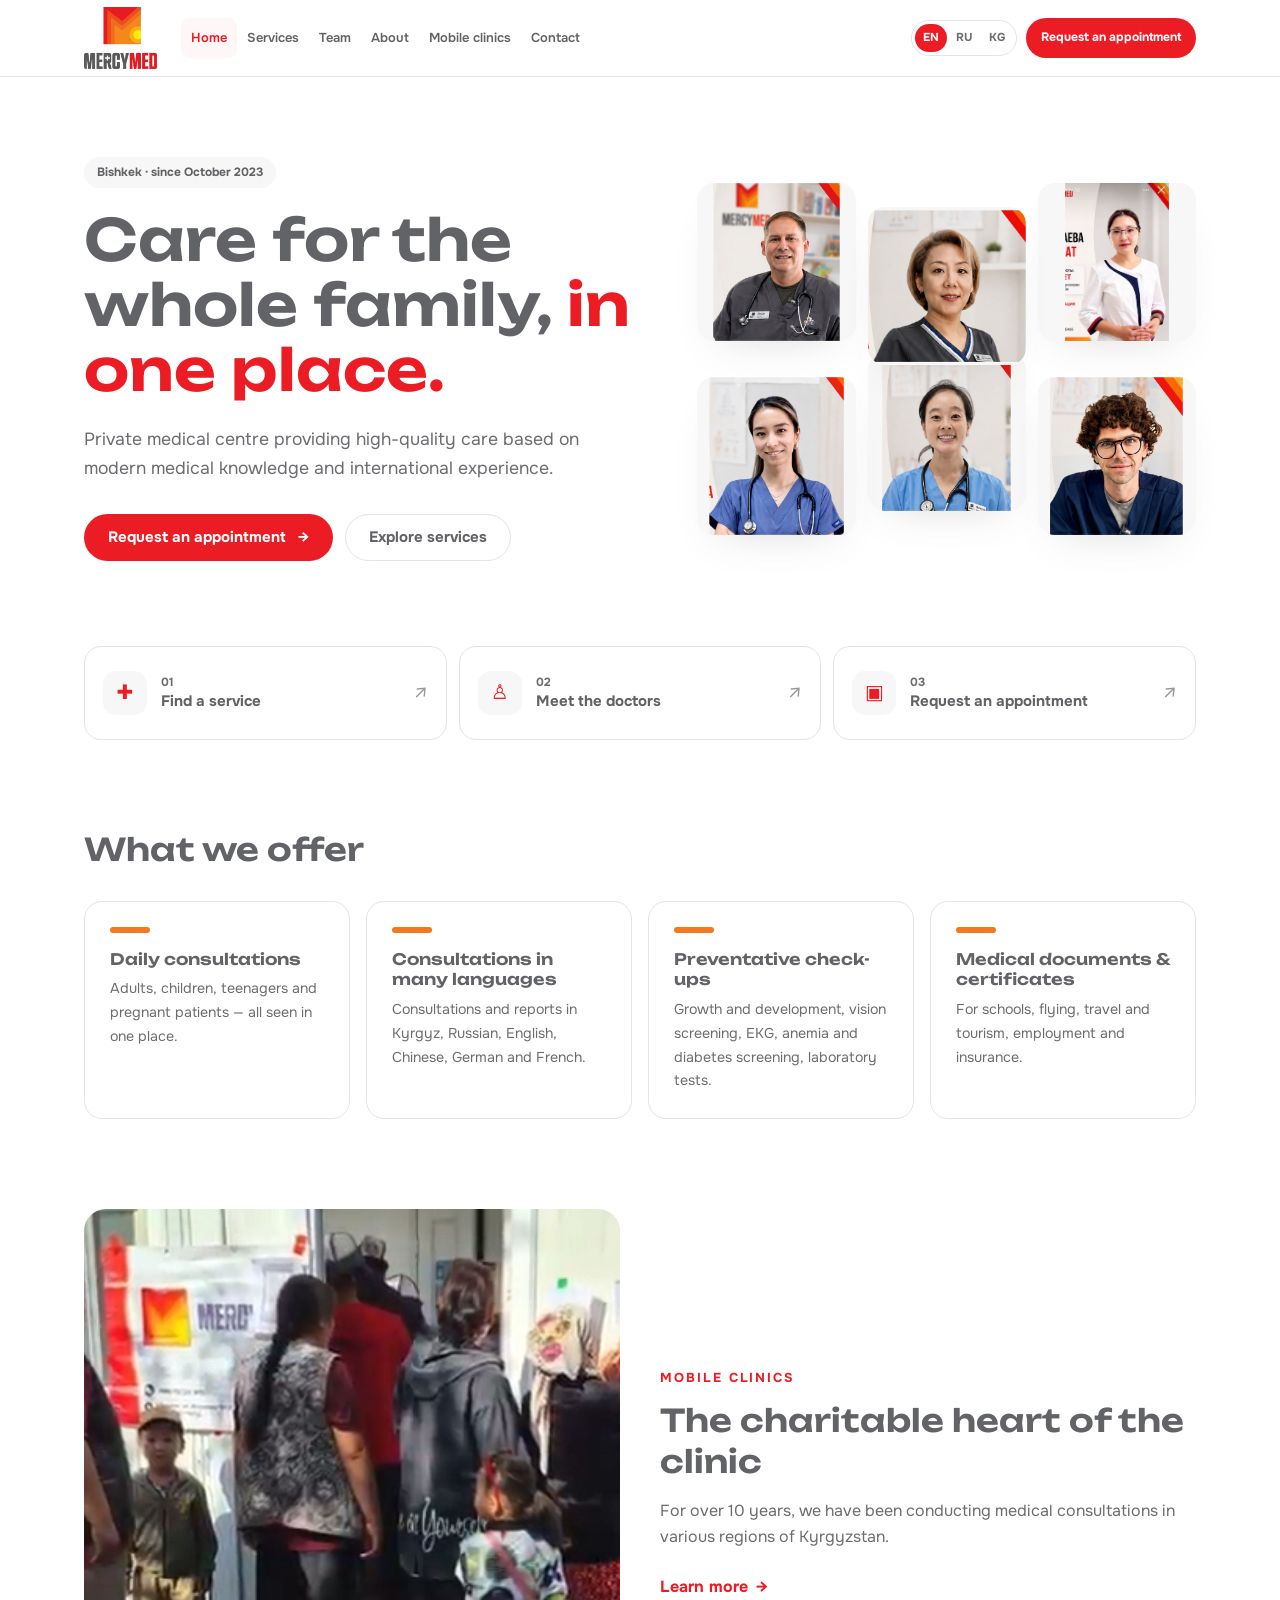
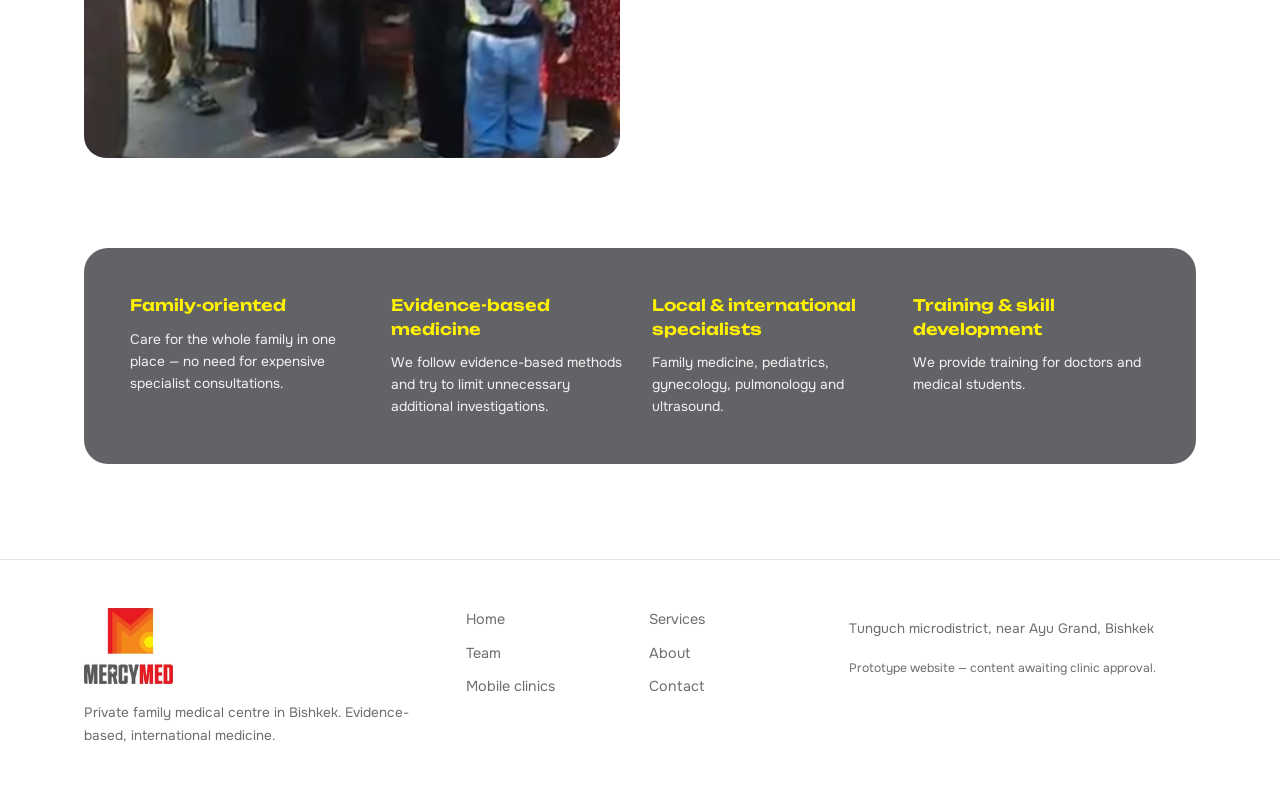
==== hw6/index.html @ e619a16e "Add MercyMed Assignment 6" ====
<!doctype html><html lang="en" data-lang="en"><head><meta charset="utf-8"><meta name="viewport" content="width=device-width,initial-scale=1"><meta name="description" content="Evidence-based care for the whole family in Bishkek: consultations, check-ups, ultrasound and laboratory. Request an appointment."><meta name="theme-color" content="#ffffff"><title>MercyMed — Family medical centre in Bishkek</title><link rel="icon" type="image/png" href="images/favicon.png"><link rel="preconnect" href="https://fonts.googleapis.com"><link rel="preconnect" href="https://fonts.gstatic.com" crossorigin><link href="https://fonts.googleapis.com/css2?family=Onest:wght@400;500;600;700&family=Unbounded:wght@500;600;700&display=swap" rel="stylesheet"><link rel="stylesheet" href="style.css"></head><body><header class="site-header"><div class="container header-inner">
<a class="brand" href="index.html" aria-label="MercyMed — home"><img src="images/logo.png" alt="MercyMed logo"></a>
<nav class="desktop-nav" aria-label="Main navigation"><a href="index.html" aria-current="page"><span class="tr" data-en="Home" data-ru="Главная" data-ky="Башкы бет">Home</span></a><a href="services.html"><span class="tr" data-en="Services" data-ru="Услуги" data-ky="Кызматтар">Services</span></a><a href="team.html"><span class="tr" data-en="Team" data-ru="Команда" data-ky="Команда">Team</span></a><a href="about.html"><span class="tr" data-en="About" data-ru="О нас" data-ky="Биз жөнүндө">About</span></a><a href="mobile-clinics.html"><span class="tr" data-en="Mobile clinics" data-ru="Выездные клиники" data-ky="Көчмө клиникалар">Mobile clinics</span></a><a href="contact.html"><span class="tr" data-en="Contact" data-ru="Контакты" data-ky="Байланыш">Contact</span></a></nav>
<div class="header-actions"><div class="language-picker" role="group" aria-label="Language"><button class="lang-btn" data-lang="en" type="button">EN</button><button class="lang-btn" data-lang="ru" type="button">RU</button><button class="lang-btn" data-lang="ky" type="button">KG</button></div>
<a href="appointment.html" class="btn btn-primary header-cta"><span class="tr" data-en="Request an appointment" data-ru="Записаться на приём" data-ky="Кабылдоого жазылуу">Request an appointment</span></a>
<button class="menu-toggle" aria-label="Menu" aria-expanded="false" aria-controls="mobile-menu" type="button"><span class="menu-lines">☰</span></button></div></div>
<div id="mobile-menu" class="mobile-menu" hidden><nav class="container mobile-nav" aria-label="Mobile navigation"><a href="index.html" aria-current="page"><span class="tr" data-en="Home" data-ru="Главная" data-ky="Башкы бет">Home</span></a><a href="services.html"><span class="tr" data-en="Services" data-ru="Услуги" data-ky="Кызматтар">Services</span></a><a href="team.html"><span class="tr" data-en="Team" data-ru="Команда" data-ky="Команда">Team</span></a><a href="about.html"><span class="tr" data-en="About" data-ru="О нас" data-ky="Биз жөнүндө">About</span></a><a href="mobile-clinics.html"><span class="tr" data-en="Mobile clinics" data-ru="Выездные клиники" data-ky="Көчмө клиникалар">Mobile clinics</span></a><a href="contact.html"><span class="tr" data-en="Contact" data-ru="Контакты" data-ky="Байланыш">Contact</span></a><a class="btn btn-primary" href="appointment.html"><span class="tr" data-en="Request an appointment" data-ru="Записаться на приём" data-ky="Кабылдоого жазылуу">Request an appointment</span></a><div class="language-picker mobile-langs" role="group" aria-label="Language"><button class="lang-btn" data-lang="en" type="button">EN</button><button class="lang-btn" data-lang="ru" type="button">RU</button><button class="lang-btn" data-lang="ky" type="button">KG</button></div></nav></div>
<div class="ky-notice" hidden><span class="tr" data-en="" data-ru="" data-ky="Кыргызча котормо клиниканын текшерүүсүн күтүүдө (translation pending review)."></span></div></header><main id="main"><section class="hero container"><div class="hero-copy"><p class="pill"><span class="tr" data-en="Bishkek · since October 2023" data-ru="Бишкек · с октября 2023" data-ky="Бишкек · 2023-жылдын октябрынан">Bishkek · since October 2023</span></p><h1><span class="tr" data-en="Care for the whole family," data-ru="Забота о всей семье —" data-ky="Бүт үй-бүлөгө кам көрүү —">Care for the whole family,</span> <span class="red"><span class="tr" data-en="in one place." data-ru="в одном месте." data-ky="бир жерде.">in one place.</span></span></h1><p class="hero-desc"><span class="tr" data-en="Private medical centre providing high-quality care based on modern medical knowledge and international experience." data-ru="Частный медицинский центр: качественная помощь на основе современных знаний и международного опыта." data-ky="Заманбап билимге жана эл аралык тажрыйбага негизделген сапаттуу жардам көрсөткөн жеке медициналык борбор.">Private medical centre providing high-quality care based on modern medical knowledge and international experience.</span></p><div class="cta-row"><a class="btn btn-primary" href="appointment.html"><span class="tr" data-en="Request an appointment" data-ru="Записаться на приём" data-ky="Кабылдоого жазылуу">Request an appointment</span> <span>→</span></a><a class="btn btn-outline" href="services.html"><span class="tr" data-en="Explore services" data-ru="Наши услуги" data-ky="Кызматтар">Explore services</span></a></div></div><div class="photo-mosaic" aria-label="MercyMed team photos"><img loading="eager" src="images/williams.jpg" alt="Jonathan Williams" /><img loading="eager" src="images/pak.jpg" alt="Irina Pak" /><img loading="lazy" src="images/dononbaeva.jpg" alt="Nasyikat Dononbaeva" /><img loading="lazy" src="images/gasimova.jpg" alt="Nabat Gasimova" /><img loading="lazy" src="images/yau.jpg" alt="Nancy Yau" /><img loading="lazy" src="images/meyer.jpg" alt="Lukas Meyer-Landholt" /></div></section>
<section class="container steps-section"><ol class="steps"><li><a href="services.html" class="step"><span class="step-icon">✚</span><span class="step-label"><small>01</small><strong><span class="tr" data-en="Find a service" data-ru="Выберите услугу" data-ky="Кызматты тандаңыз">Find a service</span></strong></span><span class="step-arrow" aria-hidden="true">↗</span></a></li><li><a href="team.html" class="step"><span class="step-icon">♙</span><span class="step-label"><small>02</small><strong><span class="tr" data-en="Meet the doctors" data-ru="Познакомьтесь с врачами" data-ky="Дарыгерлер менен таанышыңыз">Meet the doctors</span></strong></span><span class="step-arrow" aria-hidden="true">↗</span></a></li><li><a href="appointment.html" class="step"><span class="step-icon">▣</span><span class="step-label"><small>03</small><strong><span class="tr" data-en="Request an appointment" data-ru="Записаться на приём" data-ky="Кабылдоого жазылуу">Request an appointment</span></strong></span><span class="step-arrow" aria-hidden="true">↗</span></a></li></ol></section>
<section class="container section-spacing"><h2><span class="tr" data-en="What we offer" data-ru="Что мы предлагаем" data-ky="Биз эмне сунуштайбыз">What we offer</span></h2><div class="cards cards-4"><article class="card service-card"><div class="stripe"></div><h3><span class="tr" data-en="Daily consultations" data-ru="Ежедневные консультации" data-ky="Күнүмдүк консультациялар">Daily consultations</span></h3><p><span class="tr" data-en="Adults, children, teenagers and pregnant patients — all seen in one place." data-ru="Взрослые, дети, подростки и беременные — всё в одном месте." data-ky="Чоңдор, балдар, өспүрүмдөр жана кош бойлуулар — баары бир жерде.">Adults, children, teenagers and pregnant patients — all seen in one place.</span></p></article><article class="card service-card"><div class="stripe"></div><h3><span class="tr" data-en="Consultations in many languages" data-ru="Консультации на разных языках" data-ky="Ар кандай тилдердеги консультациялар">Consultations in many languages</span></h3><p><span class="tr" data-en="Consultations and reports in Kyrgyz, Russian, English, Chinese, German and French." data-ru="Консультации и заключения на кыргызском, русском, английском, китайском, немецком и французском." data-ky="Кыргыз, орус, англис, кытай, немис жана француз тилдеринде консультациялар жана корутундулар.">Consultations and reports in Kyrgyz, Russian, English, Chinese, German and French.</span></p></article><article class="card service-card"><div class="stripe"></div><h3><span class="tr" data-en="Preventative check-ups" data-ru="Профилактические осмотры" data-ky="Алдын алуучу текшерүүлөр">Preventative check-ups</span></h3><p><span class="tr" data-en="Growth and development, vision screening, EKG, anemia and diabetes screening, laboratory tests." data-ru="Рост и развитие, проверка зрения, ЭКГ, скрининг на анемию и диабет, анализы." data-ky="Өсүү жана өнүгүү, көрүү текшерүүсү, ЭКГ, аз кандуулук жана диабет скрининги, анализдер.">Growth and development, vision screening, EKG, anemia and diabetes screening, laboratory tests.</span></p></article><article class="card service-card"><div class="stripe"></div><h3><span class="tr" data-en="Medical documents &amp; certificates" data-ru="Медицинские справки" data-ky="Медициналык справкалар">Medical documents &amp; certificates</span></h3><p><span class="tr" data-en="For schools, flying, travel and tourism, employment and insurance." data-ru="Для школы, авиаперелётов, путешествий, работы и страховки." data-ky="Мектеп, учуу, саякат, жумуш жана камсыздандыруу үчүн.">For schools, flying, travel and tourism, employment and insurance.</span></p></article></div></section>
<section class="container section-spacing charity-block"><img src="images/mobile-clinic.jpg" alt="MercyMed mobile clinic in Kyrgyzstan" loading="lazy"><div><p class="eyebrow"><span class="tr" data-en="Mobile clinics" data-ru="Выездные клиники" data-ky="Көчмө клиникалар">Mobile clinics</span></p><h2><span class="tr" data-en="The charitable heart of the clinic" data-ru="Благотворительное сердце клиники" data-ky="Клиниканын кайрымдуу жүрөгү">The charitable heart of the clinic</span></h2><p><span class="tr" data-en="For over 10 years, we have been conducting medical consultations in various regions of Kyrgyzstan." data-ru="Более 10 лет мы проводим медицинские консультации в разных регионах Кыргызстана." data-ky="10 жылдан ашык убакыттан бери биз Кыргызстандын ар кайсы аймактарында медициналык консультацияларды өткөрүп келебиз.">For over 10 years, we have been conducting medical consultations in various regions of Kyrgyzstan.</span></p><a class="text-link" href="mobile-clinics.html"><span class="tr" data-en="Learn more" data-ru="Подробнее" data-ky="Кеңири">Learn more</span> <span>→</span></a></div></section>
<section class="container section-spacing"><div class="values-grid"><div><h3><span class="tr" data-en="Family-oriented" data-ru="Для всей семьи" data-ky="Бүт үй-бүлө үчүн">Family-oriented</span></h3><p><span class="tr" data-en="Care for the whole family in one place — no need for expensive specialist consultations." data-ru="Помощь всей семье в одном месте — без дорогих консультаций узких специалистов." data-ky="Бүт үй-бүлөгө бир жерде жардам — кымбат адистердин консультациясынын кереги жок.">Care for the whole family in one place — no need for expensive specialist consultations.</span></p></div><div><h3><span class="tr" data-en="Evidence-based medicine" data-ru="Доказательная медицина" data-ky="Далилдүү медицина">Evidence-based medicine</span></h3><p><span class="tr" data-en="We follow evidence-based methods and try to limit unnecessary additional investigations." data-ru="Мы следуем доказательным методам и избегаем лишних обследований." data-ky="Биз далилдүү ыкмаларды колдонуп, ашыкча текшерүүлөрдөн качабыз.">We follow evidence-based methods and try to limit unnecessary additional investigations.</span></p></div><div><h3><span class="tr" data-en="Local &amp; international specialists" data-ru="Местные и международные врачи" data-ky="Жергиликтүү жана эл аралык адистер">Local &amp; international specialists</span></h3><p><span class="tr" data-en="Family medicine, pediatrics, gynecology, pulmonology and ultrasound." data-ru="Семейная медицина, педиатрия, гинекология, пульмонология и УЗИ." data-ky="Үй-бүлөлүк медицина, педиатрия, гинекология, пульмонология жана УЗИ.">Family medicine, pediatrics, gynecology, pulmonology and ultrasound.</span></p></div><div><h3><span class="tr" data-en="Training &amp; skill development" data-ru="Обучение и развитие" data-ky="Окутуу жана өнүгүү">Training &amp; skill development</span></h3><p><span class="tr" data-en="We provide training for doctors and medical students." data-ru="Мы обучаем врачей и студентов-медиков." data-ky="Биз дарыгерлерди жана медициналык студенттерди окутабыз.">We provide training for doctors and medical students.</span></p></div></div></section></main><footer class="site-footer"><div class="container footer-grid"><div><a href="index.html"><img class="footer-logo" src="images/logo.png" alt="MercyMed"></a><p><span class="tr" data-en="Private family medical centre in Bishkek. Evidence-based, international medicine." data-ru="Частный семейный медицинский центр в Бишкеке. Доказательная международная медицина." data-ky="Бишкектеги жеке үй-бүлөлүк медициналык борбор. Далилдүү эл аралык медицина.">Private family medical centre in Bishkek. Evidence-based, international medicine.</span></p></div><nav aria-label="Footer navigation" class="footer-nav"><a href="index.html"><span class="tr" data-en="Home" data-ru="Главная" data-ky="Башкы бет">Home</span></a><a href="services.html"><span class="tr" data-en="Services" data-ru="Услуги" data-ky="Кызматтар">Services</span></a><a href="team.html"><span class="tr" data-en="Team" data-ru="Команда" data-ky="Команда">Team</span></a><a href="about.html"><span class="tr" data-en="About" data-ru="О нас" data-ky="Биз жөнүндө">About</span></a><a href="mobile-clinics.html"><span class="tr" data-en="Mobile clinics" data-ru="Выездные клиники" data-ky="Көчмө клиникалар">Mobile clinics</span></a><a href="contact.html"><span class="tr" data-en="Contact" data-ru="Контакты" data-ky="Байланыш">Contact</span></a></nav><div><p><span class="tr" data-en="Tunguch microdistrict, near Ayu Grand, Bishkek" data-ru="мкр. Тунгуч, рядом с Ayu Grand, Бишкек" data-ky="Тунгуч кичи району, Ayu Grand жанында, Бишкек">Tunguch microdistrict, near Ayu Grand, Bishkek</span></p><p class="prototype"><span class="tr" data-en="Prototype website — content awaiting clinic approval." data-ru="Прототип сайта — содержание ожидает утверждения клиникой." data-ky="Сайттын прототиби — мазмуну клиниканын бекитүүсүн күтүүдө.">Prototype website — content awaiting clinic approval.</span></p></div></div></footer><script src="script.js" defer></script></body></html>
---- hw6/style.css ----
/* MercyMed | static HTML/CSS version of the Lovable prototype (COM-360 HW6).
   Colours reproduced from the original website's src/styles.css. */
:root {
  --brand-grey:#626366; --orange-1:#fcb813; --orange-2:#f6921e;
  --orange-3:#f37920; --orange-4:#f05a22; --red:#ec1c24;
  --yellow:#fff100; --white:#fff; --surface:#f7f7f7;
  --border:#e4e4e4; --muted:#6b6d70; --ink:#626366;
  --shadow:0 20px 40px -24px rgba(98,99,102,.25);
  --font-sans:'Onest',system-ui,-apple-system,Segoe UI,Arial,sans-serif;
  --font-display:'Unbounded','Onest',system-ui,sans-serif;
}
*{box-sizing:border-box}
html{scroll-behavior:smooth}
body{margin:0;min-height:100vh;background:var(--white);color:var(--brand-grey);font:400 16px/1.6 var(--font-sans);-webkit-font-smoothing:antialiased}
img{max-width:100%;height:auto} button,select,input{font:inherit}a{color:inherit;text-decoration:none}
button{cursor:pointer}button,select,input{color:inherit}
:focus-visible{outline:3px solid var(--red);outline-offset:3px}
[hidden]{display:none!important}
.container{width:100%;max-width:1152px;margin-inline:auto;padding-inline:20px}
h1,h2,h3,p{margin-top:0}h1,h2,h3{font-family:var(--font-display);font-weight:600;letter-spacing:0;line-height:1.3}
h1{font-size:clamp(2.15rem,4.9vw,3.6rem);line-height:1.13}h2{font-size:clamp(1.5rem,2.45vw,2rem)}h3{font-size:1.02rem}
p{margin-bottom:0}.muted{color:var(--muted)}.red{color:var(--red)}
.site-header{position:sticky;top:0;z-index:100;background:rgba(255,255,255,.96);backdrop-filter:blur(12px);border-bottom:1px solid var(--border)}
.header-inner{min-height:76px;display:flex;align-items:center;gap:14px}
.brand{display:flex;flex-shrink:0;align-items:center;justify-content:center}.brand img{height:62px;width:auto;max-width:83px;object-fit:contain;mix-blend-mode:multiply}
.desktop-nav{display:flex;align-items:center;gap:0;flex:1;margin-left:10px;min-width:0}
.desktop-nav a{padding:10px 10px;font-size:.81rem;font-weight:600;border-radius:8px;white-space:nowrap;transition:color .15s,background .15s}
.desktop-nav a:hover,.desktop-nav a[aria-current="page"]{color:var(--red);background:#fff7f7}
.header-actions{display:flex;align-items:center;gap:9px;margin-left:auto}
.language-picker{display:flex;align-items:center;border:1px solid var(--border);border-radius:999px;padding:3px;background:#fff;gap:1px}
.lang-btn{border:0;background:transparent;color:var(--muted);padding:5px 8px;border-radius:999px;font-size:.72rem;font-weight:700}
.lang-btn[aria-pressed="true"]{background:var(--red);color:#fff}.lang-btn:hover:not([aria-pressed="true"]){color:var(--red)}
.btn{border:1px solid transparent;display:inline-flex;align-items:center;justify-content:center;gap:12px;border-radius:999px;padding:12px 23px;font-weight:700;font-size:.94rem;line-height:1.4;text-align:center;transition:transform .18s ease,border-color .18s,background .18s;max-width:100%}
.btn:hover{transform:translateY(-2px)}.btn-primary{background:var(--red);color:#fff;box-shadow:var(--shadow)}.btn-primary:hover{background:#d31920}
.btn-outline{border-color:var(--border);background:#fff;color:var(--brand-grey)}.btn-outline:hover{border-color:var(--red)}
.header-cta{font-size:.76rem;padding:10px 14px;white-space:nowrap}
.menu-toggle{display:none;background:#fff;border:1px solid var(--border);border-radius:9px;width:42px;height:42px;align-items:center;justify-content:center;font-size:1.15rem}
.mobile-menu{border-top:1px solid var(--border);background:#fff}.mobile-nav{display:flex;flex-direction:column;padding-top:14px;padding-bottom:18px;gap:5px}
.mobile-nav>a:not(.btn){padding:10px 12px;border-radius:7px;font-weight:600}.mobile-nav>a[aria-current="page"]{color:var(--red);background:#fff5f5}
.mobile-langs{align-self:flex-start;margin-top:6px}.ky-notice{background:var(--surface);padding:6px 20px;font-size:.75rem;text-align:center}
/* Home */
.hero{display:grid;grid-template-columns:minmax(0,1.15fr) minmax(0,1fr);align-items:center;gap:40px;padding-top:80px;padding-bottom:85px;overflow:hidden}
.pill{display:inline-block;border-radius:999px;background:var(--surface);font-size:.75rem;font-weight:700;padding:6px 13px;margin-bottom:19px}
.hero h1{margin-bottom:0}.hero-desc{margin-top:23px;font-size:1.1rem;max-width:550px;color:var(--muted)}
.cta-row{display:flex;flex-wrap:wrap;align-items:center;gap:12px;margin-top:32px}
.photo-mosaic{display:grid;grid-template-columns:repeat(3,minmax(0,1fr));gap:12px;padding-bottom:24px}
.photo-mosaic img{width:100%;aspect-ratio:1/1;border-radius:17px;object-fit:contain;background:#f7f7f7;box-shadow:var(--shadow)}
.photo-mosaic img:nth-child(even){transform:translateY(24px)}
.steps{display:grid;grid-template-columns:repeat(3,minmax(0,1fr));gap:12px;list-style:none;padding:0;margin:0}
.step{border:1px solid var(--border);border-radius:17px;background:#fff;min-height:94px;display:flex;align-items:center;padding:18px;gap:14px;transition:border-color .2s}
.step:hover{border-color:var(--red)}.step-icon{background:var(--surface);color:var(--red);border-radius:13px;flex:0 0 44px;height:44px;display:grid;place-items:center;font-size:1.25rem}
.step-label{min-width:0}.step-label small{font-size:.74rem;display:block;font-weight:700;color:var(--muted)}.step-label strong{font-size:.94rem;line-height:1.3;display:block}
.step-arrow{margin-left:auto;color:#999;font-size:1.25rem}.section-spacing{margin-top:90px}
.cards{display:grid;gap:16px}.cards-4{grid-template-columns:repeat(4,minmax(0,1fr));margin-top:30px}.cards-2{grid-template-columns:repeat(2,minmax(0,1fr))}.cards-3{grid-template-columns:repeat(3,minmax(0,1fr))}
.card{background:#fff;border:1px solid var(--border);border-radius:18px;padding:25px;min-width:0}
.stripe{width:40px;height:6px;border-radius:999px;background:var(--orange-3);margin-bottom:16px}
.service-card h2,.info-card h2{font-size:1.2rem;margin:0 0 10px}.service-card h3{font-size:.99rem;margin:0 0 8px}
.service-card p,.info-card p{font-size:.89rem;color:var(--muted);line-height:1.68}
.charity-block{display:grid;grid-template-columns:1fr 1fr;gap:40px;align-items:center}
.charity-block>img{width:100%;height:auto;border-radius:22px;display:block;object-fit:contain}
.eyebrow{text-transform:uppercase;font-size:.81rem;letter-spacing:.15em;font-weight:700;color:var(--red);margin:0 0 12px}
.charity-block h2{margin:0 0 16px}.charity-block p:not(.eyebrow){color:var(--muted)}
.text-link{color:var(--red);font-weight:700;display:inline-flex;align-items:center;gap:8px;margin-top:24px}.text-link:hover{text-decoration:underline}
.values-grid{background:var(--ink);border-radius:24px;padding:46px;display:grid;grid-template-columns:repeat(4,minmax(0,1fr));gap:24px;color:#fff}
.values-grid h3{color:var(--yellow);font:600 .99rem/1.5 var(--font-display);margin-bottom:11px}.values-grid p{font-size:.86rem;color:#f2f2f2}
/* Interior pages */
.intro{padding-top:70px;padding-bottom:39px}.intro h1{max-width:770px;font-size:clamp(1.9rem,4.2vw,3.1rem);margin:8px 0 0}
.intro .lead{max-width:740px;color:var(--muted);font-size:1.1rem;margin-top:22px}
.info-card{padding:29px}.vision-quote{background:var(--surface);border-radius:24px;padding:45px;font-size:clamp(1.16rem,2vw,1.6rem);font-weight:500;line-height:1.6}
.vision-quote footer{font-size:.75rem;letter-spacing:.13em;text-transform:uppercase;font-weight:700;margin-top:22px}.about-values{font-size:.9rem;margin-top:20px}
.extra-services{display:grid;grid-template-columns:minmax(0,1fr) minmax(0,1.2fr);gap:40px}.extra-services h2{margin-bottom:23px}.extra-services ul{list-style:none;margin:0 0 28px;padding:0;display:grid;gap:14px}
.extra-services li{display:flex;align-items:flex-start;gap:12px}.check-icon{display:grid;place-items:center;width:24px;height:24px;flex:0 0 24px;border-radius:50%;color:var(--red);background:var(--surface);font-weight:700}
.services-photos{display:grid;grid-template-columns:repeat(2,minmax(0,1fr));gap:12px;align-self:start}.services-photos img{width:100%;aspect-ratio:1/1;object-fit:cover;border-radius:18px}.services-photos img.wide{grid-column:1/-1;aspect-ratio:16/9}
.filter-bar{display:flex;flex-wrap:wrap;gap:9px}.filter-btn{border:1px solid var(--border);border-radius:999px;background:#fff;padding:9px 15px;font-size:.84rem;font-weight:600}
.filter-btn:hover{border-color:var(--red)}.filter-btn[aria-pressed="true"]{border-color:var(--red);background:var(--red);color:#fff}
.team-grid{display:grid;grid-template-columns:repeat(5,minmax(0,1fr));gap:25px;list-style:none;padding:0;margin:34px 0 0}
.team-member img{width:100%;aspect-ratio:1/1;object-fit:contain;background:#f5f5f5;border-radius:16px;display:block}
.team-member h2{font-size:.98rem;margin:14px 0 2px;overflow-wrap:anywhere}.team-member p{font-size:.85rem;color:var(--red);line-height:1.5}
.team-note{font-size:.84rem;margin-top:40px}.mobile-body{max-width:810px}.mobile-body img{width:100%;display:block;border-radius:24px;object-fit:contain}
.notice{background:var(--surface);color:var(--brand-grey);padding:18px;border-radius:12px;font-size:.89rem;margin-top:24px}
.contact-icon{font-size:1.7rem;line-height:1;color:var(--red);display:inline-block;margin-bottom:22px}.contact-card h2{font:700 .85rem/1.5 var(--font-sans);letter-spacing:.09em;text-transform:uppercase;margin:0 0 5px;color:var(--muted)}.contact-card p{font-weight:500}
.contact-cta{margin-top:36px}
.appointment-container{max-width:770px}.demo-note{display:flex;gap:12px;margin-top:0}.demo-note p{margin:0}.notice-icon{font-size:1.25rem}
.booking-form{margin-top:30px;display:grid;grid-template-columns:repeat(2,minmax(0,1fr));gap:20px;background:#fff;border:1px solid var(--border);border-radius:18px;padding:30px}
.booking-form label{font-size:.9rem;font-weight:600}.booking-form .full{grid-column:1/-1}
.booking-form input,.booking-form select{width:100%;margin-top:6px;border:1px solid #ddd;background:#fff;border-radius:12px;padding:13px 16px;font-size:1rem;min-width:0}
.booking-form button{justify-self:stretch}.demo-success{text-align:center;margin-top:30px;border:1px solid var(--border);border-radius:18px;padding:32px}
.demo-success h2{font-size:1.3rem}.demo-success p{color:var(--muted);margin-top:10px}.demo-success button{margin-top:22px}
/* Footer */
.site-footer{margin-top:95px;border-top:1px solid var(--border);background:#fff}.footer-grid{display:grid;grid-template-columns:1fr 1fr 1fr;gap:35px;padding-top:48px;padding-bottom:48px}
.footer-logo{width:90px;height:76px;object-fit:contain;object-position:left center;mix-blend-mode:multiply}.site-footer p{max-width:330px;color:var(--muted);font-size:.85rem;line-height:1.7;margin-top:9px}
.footer-nav{display:grid;grid-template-columns:1fr 1fr;align-content:start;gap:10px 18px;font-size:.9rem;color:var(--muted)}.footer-nav a:hover{color:var(--red)}.site-footer .prototype{font-size:.76rem;margin-top:17px}
@media (max-width:1120px){.desktop-nav a{font-size:.75rem;padding:10px 8px}.header-cta{font-size:.72rem;padding:10px}.brand img{height:56px;max-width:75px}}
@media (max-width:1000px){.desktop-nav{display:none}.menu-toggle{display:flex}.hero{padding-top:60px}.header-inner{min-height:72px}.header-cta{font-size:.85rem;padding:10px 15px}.team-grid{grid-template-columns:repeat(3,minmax(0,1fr))}.cards-4{grid-template-columns:repeat(2,minmax(0,1fr))}.values-grid{grid-template-columns:repeat(2,minmax(0,1fr))}}
@media (max-width:740px){.hero{grid-template-columns:1fr;gap:34px;padding-top:45px;padding-bottom:48px}.hero-desc{font-size:1rem}.photo-mosaic{max-width:570px}.steps{grid-template-columns:1fr}.step{min-height:82px}.charity-block,.extra-services{grid-template-columns:1fr;gap:22px}.charity-block>img{max-width:520px}.section-spacing{margin-top:68px}.cards-3{grid-template-columns:1fr}.footer-grid{grid-template-columns:1fr 1fr}.footer-grid>div:last-child{grid-column:1/-1}.intro{padding-top:53px}}
@media (max-width:560px){.container{padding-inline:18px}.brand img{height:53px;width:auto}.header-inner{gap:8px}.header-actions>.language-picker{display:none}.header-cta{display:none}.photo-mosaic{gap:9px}.photo-mosaic img{border-radius:13px}.photo-mosaic img:nth-child(even){transform:translateY(17px)}h1{font-size:2.2rem}.hero{padding-top:40px}.cta-row .btn{width:100%}.cards-2,.cards-4,.values-grid{grid-template-columns:1fr}.values-grid{padding:28px}.card{padding:22px}.team-grid{grid-template-columns:repeat(2,minmax(0,1fr));gap:20px}.team-member h2{font-size:.89rem}.team-member p{font-size:.78rem}.booking-form{grid-template-columns:1fr;padding:20px;gap:15px}.booking-form label,.booking-form .full{grid-column:1/-1}.footer-grid{grid-template-columns:1fr}.footer-grid>div:last-child{grid-column:auto}.intro h1{font-size:2rem}.intro .lead{font-size:1rem}.vision-quote{padding:25px}.site-footer{margin-top:72px}}
@media (prefers-reduced-motion:reduce){html{scroll-behavior:auto}*,*:before,*:after{transition:none!important}}
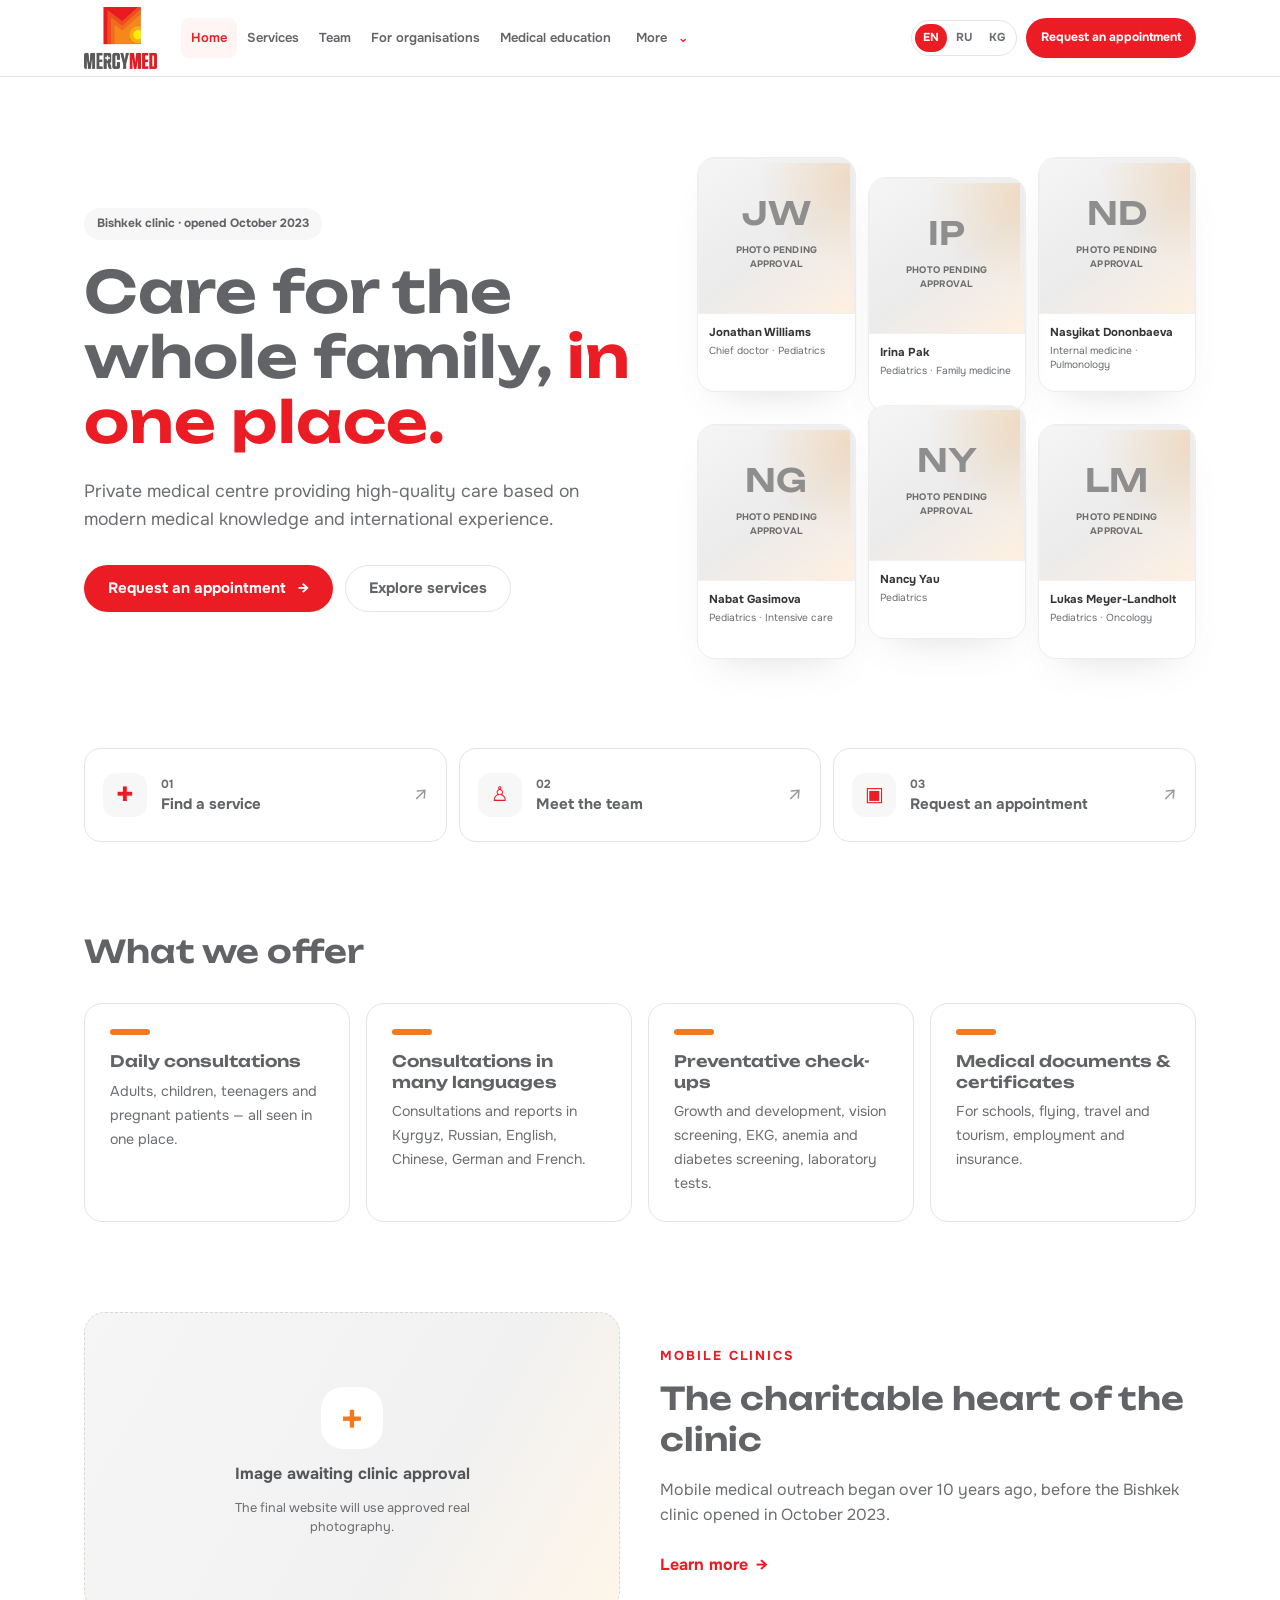
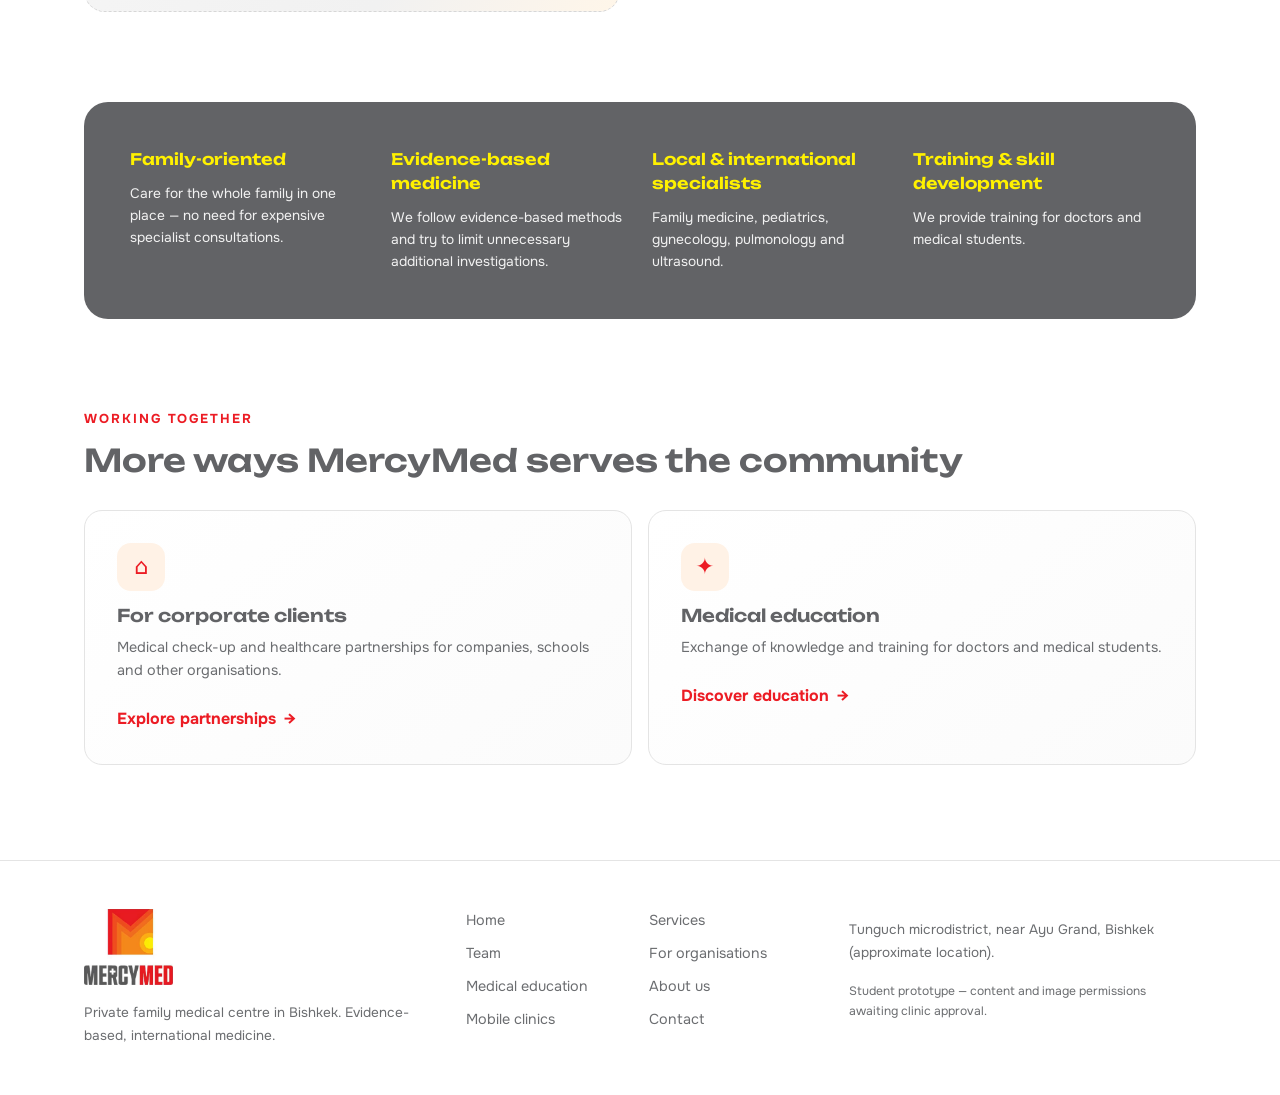
==== commit 5991f32e: "Improve MercyMed HW6 after feedback" ====
--- a/hw6/index.html
+++ b/hw6/index.html
@@ -1,12 +1,674 @@
-<!doctype html><html lang="en" data-lang="en"><head><meta charset="utf-8"><meta name="viewport" content="width=device-width,initial-scale=1"><meta name="description" content="Evidence-based care for the whole family in Bishkek: consultations, check-ups, ultrasound and laboratory. Request an appointment."><meta name="theme-color" content="#ffffff"><title>MercyMed — Family medical centre in Bishkek</title><link rel="icon" type="image/png" href="images/favicon.png"><link rel="preconnect" href="https://fonts.googleapis.com"><link rel="preconnect" href="https://fonts.gstatic.com" crossorigin><link href="https://fonts.googleapis.com/css2?family=Onest:wght@400;500;600;700&family=Unbounded:wght@500;600;700&display=swap" rel="stylesheet"><link rel="stylesheet" href="style.css"></head><body><header class="site-header"><div class="container header-inner">
-<a class="brand" href="index.html" aria-label="MercyMed — home"><img src="images/logo.png" alt="MercyMed logo"></a>
-<nav class="desktop-nav" aria-label="Main navigation"><a href="index.html" aria-current="page"><span class="tr" data-en="Home" data-ru="Главная" data-ky="Башкы бет">Home</span></a><a href="services.html"><span class="tr" data-en="Services" data-ru="Услуги" data-ky="Кызматтар">Services</span></a><a href="team.html"><span class="tr" data-en="Team" data-ru="Команда" data-ky="Команда">Team</span></a><a href="about.html"><span class="tr" data-en="About" data-ru="О нас" data-ky="Биз жөнүндө">About</span></a><a href="mobile-clinics.html"><span class="tr" data-en="Mobile clinics" data-ru="Выездные клиники" data-ky="Көчмө клиникалар">Mobile clinics</span></a><a href="contact.html"><span class="tr" data-en="Contact" data-ru="Контакты" data-ky="Байланыш">Contact</span></a></nav>
-<div class="header-actions"><div class="language-picker" role="group" aria-label="Language"><button class="lang-btn" data-lang="en" type="button">EN</button><button class="lang-btn" data-lang="ru" type="button">RU</button><button class="lang-btn" data-lang="ky" type="button">KG</button></div>
-<a href="appointment.html" class="btn btn-primary header-cta"><span class="tr" data-en="Request an appointment" data-ru="Записаться на приём" data-ky="Кабылдоого жазылуу">Request an appointment</span></a>
-<button class="menu-toggle" aria-label="Menu" aria-expanded="false" aria-controls="mobile-menu" type="button"><span class="menu-lines">☰</span></button></div></div>
-<div id="mobile-menu" class="mobile-menu" hidden><nav class="container mobile-nav" aria-label="Mobile navigation"><a href="index.html" aria-current="page"><span class="tr" data-en="Home" data-ru="Главная" data-ky="Башкы бет">Home</span></a><a href="services.html"><span class="tr" data-en="Services" data-ru="Услуги" data-ky="Кызматтар">Services</span></a><a href="team.html"><span class="tr" data-en="Team" data-ru="Команда" data-ky="Команда">Team</span></a><a href="about.html"><span class="tr" data-en="About" data-ru="О нас" data-ky="Биз жөнүндө">About</span></a><a href="mobile-clinics.html"><span class="tr" data-en="Mobile clinics" data-ru="Выездные клиники" data-ky="Көчмө клиникалар">Mobile clinics</span></a><a href="contact.html"><span class="tr" data-en="Contact" data-ru="Контакты" data-ky="Байланыш">Contact</span></a><a class="btn btn-primary" href="appointment.html"><span class="tr" data-en="Request an appointment" data-ru="Записаться на приём" data-ky="Кабылдоого жазылуу">Request an appointment</span></a><div class="language-picker mobile-langs" role="group" aria-label="Language"><button class="lang-btn" data-lang="en" type="button">EN</button><button class="lang-btn" data-lang="ru" type="button">RU</button><button class="lang-btn" data-lang="ky" type="button">KG</button></div></nav></div>
-<div class="ky-notice" hidden><span class="tr" data-en="" data-ru="" data-ky="Кыргызча котормо клиниканын текшерүүсүн күтүүдө (translation pending review)."></span></div></header><main id="main"><section class="hero container"><div class="hero-copy"><p class="pill"><span class="tr" data-en="Bishkek · since October 2023" data-ru="Бишкек · с октября 2023" data-ky="Бишкек · 2023-жылдын октябрынан">Bishkek · since October 2023</span></p><h1><span class="tr" data-en="Care for the whole family," data-ru="Забота о всей семье —" data-ky="Бүт үй-бүлөгө кам көрүү —">Care for the whole family,</span> <span class="red"><span class="tr" data-en="in one place." data-ru="в одном месте." data-ky="бир жерде.">in one place.</span></span></h1><p class="hero-desc"><span class="tr" data-en="Private medical centre providing high-quality care based on modern medical knowledge and international experience." data-ru="Частный медицинский центр: качественная помощь на основе современных знаний и международного опыта." data-ky="Заманбап билимге жана эл аралык тажрыйбага негизделген сапаттуу жардам көрсөткөн жеке медициналык борбор.">Private medical centre providing high-quality care based on modern medical knowledge and international experience.</span></p><div class="cta-row"><a class="btn btn-primary" href="appointment.html"><span class="tr" data-en="Request an appointment" data-ru="Записаться на приём" data-ky="Кабылдоого жазылуу">Request an appointment</span> <span>→</span></a><a class="btn btn-outline" href="services.html"><span class="tr" data-en="Explore services" data-ru="Наши услуги" data-ky="Кызматтар">Explore services</span></a></div></div><div class="photo-mosaic" aria-label="MercyMed team photos"><img loading="eager" src="images/williams.jpg" alt="Jonathan Williams" /><img loading="eager" src="images/pak.jpg" alt="Irina Pak" /><img loading="lazy" src="images/dononbaeva.jpg" alt="Nasyikat Dononbaeva" /><img loading="lazy" src="images/gasimova.jpg" alt="Nabat Gasimova" /><img loading="lazy" src="images/yau.jpg" alt="Nancy Yau" /><img loading="lazy" src="images/meyer.jpg" alt="Lukas Meyer-Landholt" /></div></section>
-<section class="container steps-section"><ol class="steps"><li><a href="services.html" class="step"><span class="step-icon">✚</span><span class="step-label"><small>01</small><strong><span class="tr" data-en="Find a service" data-ru="Выберите услугу" data-ky="Кызматты тандаңыз">Find a service</span></strong></span><span class="step-arrow" aria-hidden="true">↗</span></a></li><li><a href="team.html" class="step"><span class="step-icon">♙</span><span class="step-label"><small>02</small><strong><span class="tr" data-en="Meet the doctors" data-ru="Познакомьтесь с врачами" data-ky="Дарыгерлер менен таанышыңыз">Meet the doctors</span></strong></span><span class="step-arrow" aria-hidden="true">↗</span></a></li><li><a href="appointment.html" class="step"><span class="step-icon">▣</span><span class="step-label"><small>03</small><strong><span class="tr" data-en="Request an appointment" data-ru="Записаться на приём" data-ky="Кабылдоого жазылуу">Request an appointment</span></strong></span><span class="step-arrow" aria-hidden="true">↗</span></a></li></ol></section>
-<section class="container section-spacing"><h2><span class="tr" data-en="What we offer" data-ru="Что мы предлагаем" data-ky="Биз эмне сунуштайбыз">What we offer</span></h2><div class="cards cards-4"><article class="card service-card"><div class="stripe"></div><h3><span class="tr" data-en="Daily consultations" data-ru="Ежедневные консультации" data-ky="Күнүмдүк консультациялар">Daily consultations</span></h3><p><span class="tr" data-en="Adults, children, teenagers and pregnant patients — all seen in one place." data-ru="Взрослые, дети, подростки и беременные — всё в одном месте." data-ky="Чоңдор, балдар, өспүрүмдөр жана кош бойлуулар — баары бир жерде.">Adults, children, teenagers and pregnant patients — all seen in one place.</span></p></article><article class="card service-card"><div class="stripe"></div><h3><span class="tr" data-en="Consultations in many languages" data-ru="Консультации на разных языках" data-ky="Ар кандай тилдердеги консультациялар">Consultations in many languages</span></h3><p><span class="tr" data-en="Consultations and reports in Kyrgyz, Russian, English, Chinese, German and French." data-ru="Консультации и заключения на кыргызском, русском, английском, китайском, немецком и французском." data-ky="Кыргыз, орус, англис, кытай, немис жана француз тилдеринде консультациялар жана корутундулар.">Consultations and reports in Kyrgyz, Russian, English, Chinese, German and French.</span></p></article><article class="card service-card"><div class="stripe"></div><h3><span class="tr" data-en="Preventative check-ups" data-ru="Профилактические осмотры" data-ky="Алдын алуучу текшерүүлөр">Preventative check-ups</span></h3><p><span class="tr" data-en="Growth and development, vision screening, EKG, anemia and diabetes screening, laboratory tests." data-ru="Рост и развитие, проверка зрения, ЭКГ, скрининг на анемию и диабет, анализы." data-ky="Өсүү жана өнүгүү, көрүү текшерүүсү, ЭКГ, аз кандуулук жана диабет скрининги, анализдер.">Growth and development, vision screening, EKG, anemia and diabetes screening, laboratory tests.</span></p></article><article class="card service-card"><div class="stripe"></div><h3><span class="tr" data-en="Medical documents &amp; certificates" data-ru="Медицинские справки" data-ky="Медициналык справкалар">Medical documents &amp; certificates</span></h3><p><span class="tr" data-en="For schools, flying, travel and tourism, employment and insurance." data-ru="Для школы, авиаперелётов, путешествий, работы и страховки." data-ky="Мектеп, учуу, саякат, жумуш жана камсыздандыруу үчүн.">For schools, flying, travel and tourism, employment and insurance.</span></p></article></div></section>
-<section class="container section-spacing charity-block"><img src="images/mobile-clinic.jpg" alt="MercyMed mobile clinic in Kyrgyzstan" loading="lazy"><div><p class="eyebrow"><span class="tr" data-en="Mobile clinics" data-ru="Выездные клиники" data-ky="Көчмө клиникалар">Mobile clinics</span></p><h2><span class="tr" data-en="The charitable heart of the clinic" data-ru="Благотворительное сердце клиники" data-ky="Клиниканын кайрымдуу жүрөгү">The charitable heart of the clinic</span></h2><p><span class="tr" data-en="For over 10 years, we have been conducting medical consultations in various regions of Kyrgyzstan." data-ru="Более 10 лет мы проводим медицинские консультации в разных регионах Кыргызстана." data-ky="10 жылдан ашык убакыттан бери биз Кыргызстандын ар кайсы аймактарында медициналык консультацияларды өткөрүп келебиз.">For over 10 years, we have been conducting medical consultations in various regions of Kyrgyzstan.</span></p><a class="text-link" href="mobile-clinics.html"><span class="tr" data-en="Learn more" data-ru="Подробнее" data-ky="Кеңири">Learn more</span> <span>→</span></a></div></section>
-<section class="container section-spacing"><div class="values-grid"><div><h3><span class="tr" data-en="Family-oriented" data-ru="Для всей семьи" data-ky="Бүт үй-бүлө үчүн">Family-oriented</span></h3><p><span class="tr" data-en="Care for the whole family in one place — no need for expensive specialist consultations." data-ru="Помощь всей семье в одном месте — без дорогих консультаций узких специалистов." data-ky="Бүт үй-бүлөгө бир жерде жардам — кымбат адистердин консультациясынын кереги жок.">Care for the whole family in one place — no need for expensive specialist consultations.</span></p></div><div><h3><span class="tr" data-en="Evidence-based medicine" data-ru="Доказательная медицина" data-ky="Далилдүү медицина">Evidence-based medicine</span></h3><p><span class="tr" data-en="We follow evidence-based methods and try to limit unnecessary additional investigations." data-ru="Мы следуем доказательным методам и избегаем лишних обследований." data-ky="Биз далилдүү ыкмаларды колдонуп, ашыкча текшерүүлөрдөн качабыз.">We follow evidence-based methods and try to limit unnecessary additional investigations.</span></p></div><div><h3><span class="tr" data-en="Local &amp; international specialists" data-ru="Местные и международные врачи" data-ky="Жергиликтүү жана эл аралык адистер">Local &amp; international specialists</span></h3><p><span class="tr" data-en="Family medicine, pediatrics, gynecology, pulmonology and ultrasound." data-ru="Семейная медицина, педиатрия, гинекология, пульмонология и УЗИ." data-ky="Үй-бүлөлүк медицина, педиатрия, гинекология, пульмонология жана УЗИ.">Family medicine, pediatrics, gynecology, pulmonology and ultrasound.</span></p></div><div><h3><span class="tr" data-en="Training &amp; skill development" data-ru="Обучение и развитие" data-ky="Окутуу жана өнүгүү">Training &amp; skill development</span></h3><p><span class="tr" data-en="We provide training for doctors and medical students." data-ru="Мы обучаем врачей и студентов-медиков." data-ky="Биз дарыгерлерди жана медициналык студенттерди окутабыз.">We provide training for doctors and medical students.</span></p></div></div></section></main><footer class="site-footer"><div class="container footer-grid"><div><a href="index.html"><img class="footer-logo" src="images/logo.png" alt="MercyMed"></a><p><span class="tr" data-en="Private family medical centre in Bishkek. Evidence-based, international medicine." data-ru="Частный семейный медицинский центр в Бишкеке. Доказательная международная медицина." data-ky="Бишкектеги жеке үй-бүлөлүк медициналык борбор. Далилдүү эл аралык медицина.">Private family medical centre in Bishkek. Evidence-based, international medicine.</span></p></div><nav aria-label="Footer navigation" class="footer-nav"><a href="index.html"><span class="tr" data-en="Home" data-ru="Главная" data-ky="Башкы бет">Home</span></a><a href="services.html"><span class="tr" data-en="Services" data-ru="Услуги" data-ky="Кызматтар">Services</span></a><a href="team.html"><span class="tr" data-en="Team" data-ru="Команда" data-ky="Команда">Team</span></a><a href="about.html"><span class="tr" data-en="About" data-ru="О нас" data-ky="Биз жөнүндө">About</span></a><a href="mobile-clinics.html"><span class="tr" data-en="Mobile clinics" data-ru="Выездные клиники" data-ky="Көчмө клиникалар">Mobile clinics</span></a><a href="contact.html"><span class="tr" data-en="Contact" data-ru="Контакты" data-ky="Байланыш">Contact</span></a></nav><div><p><span class="tr" data-en="Tunguch microdistrict, near Ayu Grand, Bishkek" data-ru="мкр. Тунгуч, рядом с Ayu Grand, Бишкек" data-ky="Тунгуч кичи району, Ayu Grand жанында, Бишкек">Tunguch microdistrict, near Ayu Grand, Bishkek</span></p><p class="prototype"><span class="tr" data-en="Prototype website — content awaiting clinic approval." data-ru="Прототип сайта — содержание ожидает утверждения клиникой." data-ky="Сайттын прототиби — мазмуну клиниканын бекитүүсүн күтүүдө.">Prototype website — content awaiting clinic approval.</span></p></div></div></footer><script src="script.js" defer></script></body></html>+<!DOCTYPE html>
+<html data-lang="en" lang="en">
+ <head>
+  <meta charset="utf-8"/>
+  <meta content="width=device-width, initial-scale=1" name="viewport"/>
+  <meta content="Family care in Bishkek. MercyMed team, services, medical education and partnership information." name="description"/>
+  <meta content="#ffffff" name="theme-color"/>
+  <title>
+   MercyMed &mdash; Family care in Bishkek
+  </title>
+  <link href="images/favicon.png" rel="icon" type="image/png"/>
+  <link href="https://fonts.googleapis.com" rel="preconnect"/>
+  <link crossorigin="" href="https://fonts.gstatic.com" rel="preconnect"/>
+  <link href="https://fonts.googleapis.com/css2?family=Onest:wght@400;500;600;700&amp;family=Unbounded:wght@500;600;700&amp;display=swap" rel="stylesheet"/>
+  <link href="style.css" rel="stylesheet"/>
+ </head>
+ <body>
+  <a class="skip-link" href="#main">
+   <span class="tr" data-en="Skip to main content" data-ky="&Ncy;&iecy;&gcy;&icy;&zcy;&gcy;&icy; &mcy;&acy;&zcy;&mcy;&ucy;&ncy;&gcy;&acy; ө&tcy;үү" data-ru="&Kcy; &scy;&ocy;&dcy;&iecy;&rcy;&zhcy;&icy;&mcy;&ocy;&mcy;&ucy;">
+    Skip to main content
+   </span>
+  </a>
+  <header class="site-header">
+   <div class="container header-inner">
+    <a aria-label="MercyMed home" class="brand" href="index.html">
+     <img alt="MercyMed medical centre logo" src="images/logo.png"/>
+    </a>
+    <nav aria-label="Primary navigation" class="desktop-nav">
+     <a aria-current="page" href="index.html">
+      <span class="tr" data-en="Home" data-ky="&Bcy;&acy;&shcy;&kcy;&ycy; &bcy;&iecy;&tcy;" data-ru="&Gcy;&lcy;&acy;&vcy;&ncy;&acy;&yacy;">
+       Home
+      </span>
+     </a>
+     <a href="services.html">
+      <span class="tr" data-en="Services" data-ky="&Kcy;&ycy;&zcy;&mcy;&acy;&tcy;&tcy;&acy;&rcy;" data-ru="&Ucy;&scy;&lcy;&ucy;&gcy;&icy;">
+       Services
+      </span>
+     </a>
+     <a href="team.html">
+      <span class="tr" data-en="Team" data-ky="&Kcy;&ocy;&mcy;&acy;&ncy;&dcy;&acy;" data-ru="&Kcy;&ocy;&mcy;&acy;&ncy;&dcy;&acy;">
+       Team
+      </span>
+     </a>
+     <a href="corporate.html">
+      <span class="tr" data-en="For organisations" data-ky="&Ucy;&yucy;&mcy;&dcy;&acy;&rcy; ү&chcy;ү&ncy;" data-ru="&Dcy;&lcy;&yacy; &ocy;&rcy;&gcy;&acy;&ncy;&icy;&zcy;&acy;&tscy;&icy;&jcy;">
+       For organisations
+      </span>
+     </a>
+     <a href="education.html">
+      <span class="tr" data-en="Medical education" data-ky="&Mcy;&iecy;&dcy;&icy;&tscy;&icy;&ncy;&acy;&lcy;&ycy;&kcy; &bcy;&icy;&lcy;&icy;&mcy; &bcy;&iecy;&rcy;үү" data-ru="&Mcy;&iecy;&dcy;&ocy;&bcy;&rcy;&acy;&zcy;&ocy;&vcy;&acy;&ncy;&icy;&iecy;">
+       Medical education
+      </span>
+     </a>
+     <details class="nav-more">
+      <summary aria-label="More pages">
+       <span class="tr" data-en="More" data-ky="&Dcy;&acy;&gcy;&ycy;" data-ru="&IEcy;&shchcy;&iocy;">
+        More
+       </span>
+      </summary>
+      <div class="nav-more-panel">
+       <a href="about.html">
+        <span class="tr" data-en="About us" data-ky="&Bcy;&icy;&zcy; &zhcy;ө&ncy;ү&ncy;&dcy;ө" data-ru="&Ocy; &ncy;&acy;&scy;">
+         About us
+        </span>
+       </a>
+       <a href="mobile-clinics.html">
+        <span class="tr" data-en="Mobile clinics" data-ky="&Kcy;ө&chcy;&mcy;ө &kcy;&lcy;&icy;&ncy;&icy;&kcy;&acy;&lcy;&acy;&rcy;" data-ru="&Vcy;&ycy;&iecy;&zcy;&dcy;&ncy;&ycy;&iecy; &kcy;&lcy;&icy;&ncy;&icy;&kcy;&icy;">
+         Mobile clinics
+        </span>
+       </a>
+       <a href="contact.html">
+        <span class="tr" data-en="Contact" data-ky="&Bcy;&acy;&jcy;&lcy;&acy;&ncy;&ycy;&shcy;" data-ru="&Kcy;&ocy;&ncy;&tcy;&acy;&kcy;&tcy;&ycy;">
+         Contact
+        </span>
+       </a>
+      </div>
+     </details>
+    </nav>
+    <div class="header-actions">
+     <div aria-label="Site language" class="language-picker" role="group">
+      <button aria-label="Show English language" class="lang-btn" data-lang="en" type="button">
+       EN
+      </button>
+      <button aria-label="&Pcy;&ocy;&kcy;&acy;&zcy;&acy;&tcy;&softcy; &rcy;&ucy;&scy;&scy;&kcy;&icy;&jcy; &yacy;&zcy;&ycy;&kcy;" class="lang-btn" data-lang="ru" type="button">
+       RU
+      </button>
+      <button aria-label="&Kcy;&ycy;&rcy;&gcy;&ycy;&zcy; &tcy;&icy;&lcy;&icy;&ncy; &kcy;ө&rcy;&scy;ө&tcy;үү" class="lang-btn" data-lang="ky" type="button">
+       KG
+      </button>
+     </div>
+     <a class="btn btn-primary header-cta" href="appointment.html">
+      <span class="tr" data-en="Request an appointment" data-ky="&Kcy;&acy;&bcy;&ycy;&lcy;&dcy;&ocy;&ocy;&gcy;&ocy; &zhcy;&acy;&zcy;&ycy;&lcy;&ucy;&ucy;" data-ru="&Zcy;&acy;&pcy;&icy;&scy;&acy;&tcy;&softcy;&scy;&yacy; &ncy;&acy; &pcy;&rcy;&icy;&iocy;&mcy;">
+       Request an appointment
+      </span>
+     </a>
+     <button aria-controls="mobile-menu" aria-expanded="false" aria-label="Open menu" class="menu-toggle" data-aria-en="Open menu" data-aria-ky="&Mcy;&iecy;&ncy;&yucy;&ncy;&ucy; &acy;&chcy;&ucy;&ucy;" data-aria-ru="&Ocy;&tcy;&kcy;&rcy;&ycy;&tcy;&softcy; &mcy;&iecy;&ncy;&yucy;" type="button">
+      <span aria-hidden="true" class="menu-lines">
+       ☰
+      </span>
+     </button>
+    </div>
+   </div>
+   <div class="mobile-menu" hidden="" id="mobile-menu">
+    <nav aria-label="Mobile navigation" class="container mobile-nav">
+     <a aria-current="page" href="index.html">
+      <span class="tr" data-en="Home" data-ky="&Bcy;&acy;&shcy;&kcy;&ycy; &bcy;&iecy;&tcy;" data-ru="&Gcy;&lcy;&acy;&vcy;&ncy;&acy;&yacy;">
+       Home
+      </span>
+     </a>
+     <a href="services.html">
+      <span class="tr" data-en="Services" data-ky="&Kcy;&ycy;&zcy;&mcy;&acy;&tcy;&tcy;&acy;&rcy;" data-ru="&Ucy;&scy;&lcy;&ucy;&gcy;&icy;">
+       Services
+      </span>
+     </a>
+     <a href="team.html">
+      <span class="tr" data-en="Team" data-ky="&Kcy;&ocy;&mcy;&acy;&ncy;&dcy;&acy;" data-ru="&Kcy;&ocy;&mcy;&acy;&ncy;&dcy;&acy;">
+       Team
+      </span>
+     </a>
+     <a href="corporate.html">
+      <span class="tr" data-en="For organisations" data-ky="&Ucy;&yucy;&mcy;&dcy;&acy;&rcy; ү&chcy;ү&ncy;" data-ru="&Dcy;&lcy;&yacy; &ocy;&rcy;&gcy;&acy;&ncy;&icy;&zcy;&acy;&tscy;&icy;&jcy;">
+       For organisations
+      </span>
+     </a>
+     <a href="education.html">
+      <span class="tr" data-en="Medical education" data-ky="&Mcy;&iecy;&dcy;&icy;&tscy;&icy;&ncy;&acy;&lcy;&ycy;&kcy; &bcy;&icy;&lcy;&icy;&mcy; &bcy;&iecy;&rcy;үү" data-ru="&Mcy;&iecy;&dcy;&ocy;&bcy;&rcy;&acy;&zcy;&ocy;&vcy;&acy;&ncy;&icy;&iecy;">
+       Medical education
+      </span>
+     </a>
+     <a href="about.html">
+      <span class="tr" data-en="About us" data-ky="&Bcy;&icy;&zcy; &zhcy;ө&ncy;ү&ncy;&dcy;ө" data-ru="&Ocy; &ncy;&acy;&scy;">
+       About us
+      </span>
+     </a>
+     <a href="mobile-clinics.html">
+      <span class="tr" data-en="Mobile clinics" data-ky="&Kcy;ө&chcy;&mcy;ө &kcy;&lcy;&icy;&ncy;&icy;&kcy;&acy;&lcy;&acy;&rcy;" data-ru="&Vcy;&ycy;&iecy;&zcy;&dcy;&ncy;&ycy;&iecy; &kcy;&lcy;&icy;&ncy;&icy;&kcy;&icy;">
+       Mobile clinics
+      </span>
+     </a>
+     <a href="contact.html">
+      <span class="tr" data-en="Contact" data-ky="&Bcy;&acy;&jcy;&lcy;&acy;&ncy;&ycy;&shcy;" data-ru="&Kcy;&ocy;&ncy;&tcy;&acy;&kcy;&tcy;&ycy;">
+       Contact
+      </span>
+     </a>
+     <a class="btn btn-primary" href="appointment.html">
+      <span class="tr" data-en="Request an appointment" data-ky="&Kcy;&acy;&bcy;&ycy;&lcy;&dcy;&ocy;&ocy;&gcy;&ocy; &zhcy;&acy;&zcy;&ycy;&lcy;&ucy;&ucy;" data-ru="&Zcy;&acy;&pcy;&icy;&scy;&acy;&tcy;&softcy;&scy;&yacy; &ncy;&acy; &pcy;&rcy;&icy;&iocy;&mcy;">
+       Request an appointment
+      </span>
+     </a>
+     <div aria-label="Site language" class="language-picker mobile-langs" role="group">
+      <button class="lang-btn" data-lang="en" type="button">
+       EN
+      </button>
+      <button class="lang-btn" data-lang="ru" type="button">
+       RU
+      </button>
+      <button class="lang-btn" data-lang="ky" type="button">
+       KG
+      </button>
+     </div>
+    </nav>
+   </div>
+   <div class="ky-notice" hidden="">
+    <span class="tr" data-en="Translations pending clinic review." data-ky="&Kcy;&ycy;&rcy;&gcy;&ycy;&zcy;&chcy;&acy; &kcy;&ocy;&tcy;&ocy;&rcy;&mcy;&ocy;&lcy;&ocy;&rcy; &kcy;&lcy;&icy;&ncy;&icy;&kcy;&acy;&ncy;&ycy;&ncy; &tcy;&iecy;&kcy;&shcy;&iecy;&rcy;үү&scy;ү&ncy; &kcy;ү&tcy;үү&dcy;ө." data-ru="&Pcy;&iecy;&rcy;&iecy;&vcy;&ocy;&dcy;&ycy; &ocy;&zhcy;&icy;&dcy;&acy;&yucy;&tcy; &pcy;&rcy;&ocy;&vcy;&iecy;&rcy;&kcy;&icy; &kcy;&lcy;&icy;&ncy;&icy;&kcy;&icy;.">
+     Translations pending clinic review.
+    </span>
+   </div>
+  </header>
+  <main id="main">
+   <section class="hero container">
+    <div class="hero-copy">
+     <p class="pill">
+      <span class="tr" data-en="Bishkek clinic &middot; opened October 2023" data-ky="&Bcy;&icy;&shcy;&kcy;&iecy;&kcy;&tcy;&iecy;&gcy;&icy; &kcy;&lcy;&icy;&ncy;&icy;&kcy;&acy; &middot; 2023-&zhcy;&ycy;&lcy;&dcy;&ycy;&ncy; &ocy;&kcy;&tcy;&yacy;&bcy;&rcy;&ycy;&ncy;&dcy;&acy; &acy;&chcy;&ycy;&lcy;&gcy;&acy;&ncy;" data-ru="&Kcy;&lcy;&icy;&ncy;&icy;&kcy;&acy; &vcy; &Bcy;&icy;&shcy;&kcy;&iecy;&kcy;&iecy; &middot; &ocy;&tcy;&kcy;&rcy;&ycy;&tcy;&acy; &vcy; &ocy;&kcy;&tcy;&yacy;&bcy;&rcy;&iecy; 2023">
+       Bishkek clinic &middot; opened October 2023
+      </span>
+     </p>
+     <h1>
+      <span class="tr" data-en="Care for the whole family," data-ky="&Bcy;ү&tcy; ү&jcy;-&bcy;ү&lcy;ө&gcy;ө &kcy;&acy;&mcy; &kcy;ө&rcy;үү &mdash;" data-ru="&Zcy;&acy;&bcy;&ocy;&tcy;&acy; &ocy; &vcy;&scy;&iecy;&jcy; &scy;&iecy;&mcy;&softcy;&iecy; &mdash;">
+       Care for the whole family,
+      </span>
+      <span class="red">
+       <span class="tr" data-en="in one place." data-ky="&bcy;&icy;&rcy; &zhcy;&iecy;&rcy;&dcy;&iecy;." data-ru="&vcy; &ocy;&dcy;&ncy;&ocy;&mcy; &mcy;&iecy;&scy;&tcy;&iecy;.">
+        in one place.
+       </span>
+      </span>
+     </h1>
+     <p class="hero-desc">
+      <span class="tr" data-en="Private medical centre providing high-quality care based on modern medical knowledge and international experience." data-ky="&Zcy;&acy;&mcy;&acy;&ncy;&bcy;&acy;&pcy; &bcy;&icy;&lcy;&icy;&mcy;&gcy;&iecy; &zhcy;&acy;&ncy;&acy; &ecy;&lcy; &acy;&rcy;&acy;&lcy;&ycy;&kcy; &tcy;&acy;&zhcy;&rcy;&ycy;&jcy;&bcy;&acy;&gcy;&acy; &ncy;&iecy;&gcy;&icy;&zcy;&dcy;&iecy;&lcy;&gcy;&iecy;&ncy; &scy;&acy;&pcy;&acy;&tcy;&tcy;&ucy;&ucy; &zhcy;&acy;&rcy;&dcy;&acy;&mcy; &kcy;ө&rcy;&scy;ө&tcy;&kcy;ө&ncy; &zhcy;&iecy;&kcy;&iecy; &mcy;&iecy;&dcy;&icy;&tscy;&icy;&ncy;&acy;&lcy;&ycy;&kcy; &bcy;&ocy;&rcy;&bcy;&ocy;&rcy;." data-ru="&CHcy;&acy;&scy;&tcy;&ncy;&ycy;&jcy; &mcy;&iecy;&dcy;&icy;&tscy;&icy;&ncy;&scy;&kcy;&icy;&jcy; &tscy;&iecy;&ncy;&tcy;&rcy;: &kcy;&acy;&chcy;&iecy;&scy;&tcy;&vcy;&iecy;&ncy;&ncy;&acy;&yacy; &pcy;&ocy;&mcy;&ocy;&shchcy;&softcy; &ncy;&acy; &ocy;&scy;&ncy;&ocy;&vcy;&iecy; &scy;&ocy;&vcy;&rcy;&iecy;&mcy;&iecy;&ncy;&ncy;&ycy;&khcy; &zcy;&ncy;&acy;&ncy;&icy;&jcy; &icy; &mcy;&iecy;&zhcy;&dcy;&ucy;&ncy;&acy;&rcy;&ocy;&dcy;&ncy;&ocy;&gcy;&ocy; &ocy;&pcy;&ycy;&tcy;&acy;.">
+       Private medical centre providing high-quality care based on modern medical knowledge and international experience.
+      </span>
+     </p>
+     <div class="cta-row">
+      <a class="btn btn-primary" href="appointment.html">
+       <span class="tr" data-en="Request an appointment" data-ky="&Kcy;&acy;&bcy;&ycy;&lcy;&dcy;&ocy;&ocy;&gcy;&ocy; &zhcy;&acy;&zcy;&ycy;&lcy;&ucy;&ucy;" data-ru="&Zcy;&acy;&pcy;&icy;&scy;&acy;&tcy;&softcy;&scy;&yacy; &ncy;&acy; &pcy;&rcy;&icy;&iocy;&mcy;">
+        Request an appointment
+       </span>
+       <span>
+        &rarr;
+       </span>
+      </a>
+      <a class="btn btn-outline" href="services.html">
+       <span class="tr" data-en="Explore services" data-ky="&Kcy;&ycy;&zcy;&mcy;&acy;&tcy;&tcy;&acy;&rcy;" data-ru="&Ncy;&acy;&shcy;&icy; &ucy;&scy;&lcy;&ucy;&gcy;&icy;">
+        Explore services
+       </span>
+      </a>
+     </div>
+    </div>
+    <div aria-label="Team preview &mdash; images awaiting permission" class="photo-mosaic">
+     <a class="photo-tile" href="team.html#member-williams">
+      <span aria-hidden="true" class="portrait-placeholder">
+       <span class="portrait-initials">
+        JW
+       </span>
+       <span class="portrait-state">
+        Photo pending approval
+       </span>
+      </span>
+      <span class="photo-caption">
+       <strong>
+        Jonathan Williams
+       </strong>
+       <span class="tr" data-en="Chief doctor &middot; Pediatrics" data-ky="&Bcy;&acy;&shcy;&kcy;&ycy; &dcy;&acy;&rcy;&ycy;&gcy;&iecy;&rcy; &middot; &Pcy;&iecy;&dcy;&icy;&acy;&tcy;&rcy;&icy;&yacy;" data-ru="&Gcy;&lcy;&acy;&vcy;&ncy;&ycy;&jcy; &vcy;&rcy;&acy;&chcy; &middot; &Pcy;&iecy;&dcy;&icy;&acy;&tcy;&rcy;&icy;&yacy;">
+        Chief doctor &middot; Pediatrics
+       </span>
+      </span>
+     </a>
+     <a class="photo-tile" href="team.html#member-pak">
+      <span aria-hidden="true" class="portrait-placeholder">
+       <span class="portrait-initials">
+        IP
+       </span>
+       <span class="portrait-state">
+        Photo pending approval
+       </span>
+      </span>
+      <span class="photo-caption">
+       <strong>
+        Irina Pak
+       </strong>
+       <span class="tr" data-en="Pediatrics &middot; Family medicine" data-ky="&Pcy;&iecy;&dcy;&icy;&acy;&tcy;&rcy;&icy;&yacy; &middot; Ү&jcy;-&bcy;ү&lcy;ө&lcy;ү&kcy; &mcy;&iecy;&dcy;&icy;&tscy;&icy;&ncy;&acy;" data-ru="&Pcy;&iecy;&dcy;&icy;&acy;&tcy;&rcy;&icy;&yacy; &middot; &Scy;&iecy;&mcy;&iecy;&jcy;&ncy;&acy;&yacy; &mcy;&iecy;&dcy;&icy;&tscy;&icy;&ncy;&acy;">
+        Pediatrics &middot; Family medicine
+       </span>
+      </span>
+     </a>
+     <a class="photo-tile" href="team.html#member-dononbaeva">
+      <span aria-hidden="true" class="portrait-placeholder">
+       <span class="portrait-initials">
+        ND
+       </span>
+       <span class="portrait-state">
+        Photo pending approval
+       </span>
+      </span>
+      <span class="photo-caption">
+       <strong>
+        Nasyikat Dononbaeva
+       </strong>
+       <span class="tr" data-en="Internal medicine &middot; Pulmonology" data-ky="&Icy;&chcy;&kcy;&icy; &ocy;&ocy;&rcy;&ucy;&lcy;&acy;&rcy; &middot; &Pcy;&ucy;&lcy;&softcy;&mcy;&ocy;&ncy;&ocy;&lcy;&ocy;&gcy;&icy;&yacy;" data-ru="&Tcy;&iecy;&rcy;&acy;&pcy;&icy;&yacy; &middot; &Pcy;&ucy;&lcy;&softcy;&mcy;&ocy;&ncy;&ocy;&lcy;&ocy;&gcy;&icy;&yacy;">
+        Internal medicine &middot; Pulmonology
+       </span>
+      </span>
+     </a>
+     <a class="photo-tile" href="team.html#member-gasimova">
+      <span aria-hidden="true" class="portrait-placeholder">
+       <span class="portrait-initials">
+        NG
+       </span>
+       <span class="portrait-state">
+        Photo pending approval
+       </span>
+      </span>
+      <span class="photo-caption">
+       <strong>
+        Nabat Gasimova
+       </strong>
+       <span class="tr" data-en="Pediatrics &middot; Intensive care" data-ky="&Pcy;&iecy;&dcy;&icy;&acy;&tcy;&rcy;&icy;&yacy; &middot; &Rcy;&iecy;&acy;&ncy;&icy;&mcy;&acy;&tcy;&ocy;&lcy;&ocy;&gcy;&icy;&yacy;" data-ru="&Pcy;&iecy;&dcy;&icy;&acy;&tcy;&rcy;&icy;&yacy; &middot; &Rcy;&iecy;&acy;&ncy;&icy;&mcy;&acy;&tcy;&ocy;&lcy;&ocy;&gcy;&icy;&yacy;">
+        Pediatrics &middot; Intensive care
+       </span>
+      </span>
+     </a>
+     <a class="photo-tile" href="team.html#member-yau">
+      <span aria-hidden="true" class="portrait-placeholder">
+       <span class="portrait-initials">
+        NY
+       </span>
+       <span class="portrait-state">
+        Photo pending approval
+       </span>
+      </span>
+      <span class="photo-caption">
+       <strong>
+        Nancy Yau
+       </strong>
+       <span class="tr" data-en="Pediatrics" data-ky="&Pcy;&iecy;&dcy;&icy;&acy;&tcy;&rcy;&icy;&yacy;" data-ru="&Pcy;&iecy;&dcy;&icy;&acy;&tcy;&rcy;&icy;&yacy;">
+        Pediatrics
+       </span>
+      </span>
+     </a>
+     <a class="photo-tile" href="team.html#member-meyer">
+      <span aria-hidden="true" class="portrait-placeholder">
+       <span class="portrait-initials">
+        LM
+       </span>
+       <span class="portrait-state">
+        Photo pending approval
+       </span>
+      </span>
+      <span class="photo-caption">
+       <strong>
+        Lukas Meyer-Landholt
+       </strong>
+       <span class="tr" data-en="Pediatrics &middot; Oncology" data-ky="&Pcy;&iecy;&dcy;&icy;&acy;&tcy;&rcy;&icy;&yacy; &middot; &Ocy;&ncy;&kcy;&ocy;&lcy;&ocy;&gcy;&icy;&yacy;" data-ru="&Pcy;&iecy;&dcy;&icy;&acy;&tcy;&rcy;&icy;&yacy; &middot; &Ocy;&ncy;&kcy;&ocy;&lcy;&ocy;&gcy;&icy;&yacy;">
+        Pediatrics &middot; Oncology
+       </span>
+      </span>
+     </a>
+    </div>
+   </section>
+   <section class="container steps-section">
+    <ol class="steps">
+     <li>
+      <a class="step" href="services.html">
+       <span class="step-icon">
+        ✚
+       </span>
+       <span class="step-label">
+        <small>
+         01
+        </small>
+        <strong>
+         <span class="tr" data-en="Find a service" data-ky="&Kcy;&ycy;&zcy;&mcy;&acy;&tcy;&tcy;&ycy; &tcy;&acy;&ncy;&dcy;&acy;ң&ycy;&zcy;" data-ru="&Vcy;&ycy;&bcy;&iecy;&rcy;&icy;&tcy;&iecy; &ucy;&scy;&lcy;&ucy;&gcy;&ucy;">
+          Find a service
+         </span>
+        </strong>
+       </span>
+       <span aria-hidden="true" class="step-arrow">
+        &nearrow;
+       </span>
+      </a>
+     </li>
+     <li>
+      <a class="step" href="team.html">
+       <span class="step-icon">
+        ♙
+       </span>
+       <span class="step-label">
+        <small>
+         02
+        </small>
+        <strong>
+         <span class="tr" data-en="Meet the team" data-ky="&Kcy;&ocy;&mcy;&acy;&ncy;&dcy;&acy; &mcy;&iecy;&ncy;&iecy;&ncy; &tcy;&acy;&acy;&ncy;&ycy;&shcy;&ycy;ң&ycy;&zcy;" data-ru="&Pcy;&ocy;&zcy;&ncy;&acy;&kcy;&ocy;&mcy;&softcy;&tcy;&iecy;&scy;&softcy; &scy; &kcy;&ocy;&mcy;&acy;&ncy;&dcy;&ocy;&jcy;">
+          Meet the team
+         </span>
+        </strong>
+       </span>
+       <span aria-hidden="true" class="step-arrow">
+        &nearrow;
+       </span>
+      </a>
+     </li>
+     <li>
+      <a class="step" href="appointment.html">
+       <span class="step-icon">
+        ▣
+       </span>
+       <span class="step-label">
+        <small>
+         03
+        </small>
+        <strong>
+         <span class="tr" data-en="Request an appointment" data-ky="&Kcy;&acy;&bcy;&ycy;&lcy;&dcy;&ocy;&ocy;&gcy;&ocy; &zhcy;&acy;&zcy;&ycy;&lcy;&ucy;&ucy;" data-ru="&Zcy;&acy;&pcy;&icy;&scy;&acy;&tcy;&softcy;&scy;&yacy; &ncy;&acy; &pcy;&rcy;&icy;&iocy;&mcy;">
+          Request an appointment
+         </span>
+        </strong>
+       </span>
+       <span aria-hidden="true" class="step-arrow">
+        &nearrow;
+       </span>
+      </a>
+     </li>
+    </ol>
+   </section>
+   <section class="container section-spacing">
+    <h2>
+     <span class="tr" data-en="What we offer" data-ky="&Bcy;&icy;&zcy; &ecy;&mcy;&ncy;&iecy; &scy;&ucy;&ncy;&ucy;&shcy;&tcy;&acy;&jcy;&bcy;&ycy;&zcy;" data-ru="&CHcy;&tcy;&ocy; &mcy;&ycy; &pcy;&rcy;&iecy;&dcy;&lcy;&acy;&gcy;&acy;&iecy;&mcy;">
+      What we offer
+     </span>
+    </h2>
+    <div class="cards cards-4">
+     <article class="card service-card">
+      <div class="stripe">
+      </div>
+      <h3>
+       <span class="tr" data-en="Daily consultations" data-ky="&Kcy;ү&ncy;ү&mcy;&dcy;ү&kcy; &kcy;&ocy;&ncy;&scy;&ucy;&lcy;&softcy;&tcy;&acy;&tscy;&icy;&yacy;&lcy;&acy;&rcy;" data-ru="&IEcy;&zhcy;&iecy;&dcy;&ncy;&iecy;&vcy;&ncy;&ycy;&iecy; &kcy;&ocy;&ncy;&scy;&ucy;&lcy;&softcy;&tcy;&acy;&tscy;&icy;&icy;">
+        Daily consultations
+       </span>
+      </h3>
+      <p>
+       <span class="tr" data-en="Adults, children, teenagers and pregnant patients &mdash; all seen in one place." data-ky="&CHcy;&ocy;ң&dcy;&ocy;&rcy;, &bcy;&acy;&lcy;&dcy;&acy;&rcy;, ө&scy;&pcy;ү&rcy;ү&mcy;&dcy;ө&rcy; &zhcy;&acy;&ncy;&acy; &kcy;&ocy;&shcy; &bcy;&ocy;&jcy;&lcy;&ucy;&ucy;&lcy;&acy;&rcy; &mdash; &bcy;&acy;&acy;&rcy;&ycy; &bcy;&icy;&rcy; &zhcy;&iecy;&rcy;&dcy;&iecy;." data-ru="&Vcy;&zcy;&rcy;&ocy;&scy;&lcy;&ycy;&iecy;, &dcy;&iecy;&tcy;&icy;, &pcy;&ocy;&dcy;&rcy;&ocy;&scy;&tcy;&kcy;&icy; &icy; &bcy;&iecy;&rcy;&iecy;&mcy;&iecy;&ncy;&ncy;&ycy;&iecy; &mdash; &vcy;&scy;&iocy; &vcy; &ocy;&dcy;&ncy;&ocy;&mcy; &mcy;&iecy;&scy;&tcy;&iecy;.">
+        Adults, children, teenagers and pregnant patients &mdash; all seen in one place.
+       </span>
+      </p>
+     </article>
+     <article class="card service-card">
+      <div class="stripe">
+      </div>
+      <h3>
+       <span class="tr" data-en="Consultations in many languages" data-ky="&Acy;&rcy; &kcy;&acy;&ncy;&dcy;&acy;&jcy; &tcy;&icy;&lcy;&dcy;&iecy;&rcy;&dcy;&iecy;&gcy;&icy; &kcy;&ocy;&ncy;&scy;&ucy;&lcy;&softcy;&tcy;&acy;&tscy;&icy;&yacy;&lcy;&acy;&rcy;" data-ru="&Kcy;&ocy;&ncy;&scy;&ucy;&lcy;&softcy;&tcy;&acy;&tscy;&icy;&icy; &ncy;&acy; &rcy;&acy;&zcy;&ncy;&ycy;&khcy; &yacy;&zcy;&ycy;&kcy;&acy;&khcy;">
+        Consultations in many languages
+       </span>
+      </h3>
+      <p>
+       <span class="tr" data-en="Consultations and reports in Kyrgyz, Russian, English, Chinese, German and French." data-ky="&Kcy;&ycy;&rcy;&gcy;&ycy;&zcy;, &ocy;&rcy;&ucy;&scy;, &acy;&ncy;&gcy;&lcy;&icy;&scy;, &kcy;&ycy;&tcy;&acy;&jcy;, &ncy;&iecy;&mcy;&icy;&scy; &zhcy;&acy;&ncy;&acy; &fcy;&rcy;&acy;&ncy;&tscy;&ucy;&zcy; &tcy;&icy;&lcy;&dcy;&iecy;&rcy;&icy;&ncy;&dcy;&iecy; &kcy;&ocy;&ncy;&scy;&ucy;&lcy;&softcy;&tcy;&acy;&tscy;&icy;&yacy;&lcy;&acy;&rcy; &zhcy;&acy;&ncy;&acy; &kcy;&ocy;&rcy;&ucy;&tcy;&ucy;&ncy;&dcy;&ucy;&lcy;&acy;&rcy;." data-ru="&Kcy;&ocy;&ncy;&scy;&ucy;&lcy;&softcy;&tcy;&acy;&tscy;&icy;&icy; &icy; &zcy;&acy;&kcy;&lcy;&yucy;&chcy;&iecy;&ncy;&icy;&yacy; &ncy;&acy; &kcy;&ycy;&rcy;&gcy;&ycy;&zcy;&scy;&kcy;&ocy;&mcy;, &rcy;&ucy;&scy;&scy;&kcy;&ocy;&mcy;, &acy;&ncy;&gcy;&lcy;&icy;&jcy;&scy;&kcy;&ocy;&mcy;, &kcy;&icy;&tcy;&acy;&jcy;&scy;&kcy;&ocy;&mcy;, &ncy;&iecy;&mcy;&iecy;&tscy;&kcy;&ocy;&mcy; &icy; &fcy;&rcy;&acy;&ncy;&tscy;&ucy;&zcy;&scy;&kcy;&ocy;&mcy;.">
+        Consultations and reports in Kyrgyz, Russian, English, Chinese, German and French.
+       </span>
+      </p>
+     </article>
+     <article class="card service-card">
+      <div class="stripe">
+      </div>
+      <h3>
+       <span class="tr" data-en="Preventative check-ups" data-ky="&Acy;&lcy;&dcy;&ycy;&ncy; &acy;&lcy;&ucy;&ucy;&chcy;&ucy; &tcy;&iecy;&kcy;&shcy;&iecy;&rcy;үү&lcy;ө&rcy;" data-ru="&Pcy;&rcy;&ocy;&fcy;&icy;&lcy;&acy;&kcy;&tcy;&icy;&chcy;&iecy;&scy;&kcy;&icy;&iecy; &ocy;&scy;&mcy;&ocy;&tcy;&rcy;&ycy;">
+        Preventative check-ups
+       </span>
+      </h3>
+      <p>
+       <span class="tr" data-en="Growth and development, vision screening, EKG, anemia and diabetes screening, laboratory tests." data-ky="Ө&scy;үү &zhcy;&acy;&ncy;&acy; ө&ncy;ү&gcy;үү, &kcy;ө&rcy;үү &tcy;&iecy;&kcy;&shcy;&iecy;&rcy;үү&scy;ү, &Ecy;&Kcy;&Gcy;, &acy;&zcy; &kcy;&acy;&ncy;&dcy;&ucy;&ucy;&lcy;&ucy;&kcy; &zhcy;&acy;&ncy;&acy; &dcy;&icy;&acy;&bcy;&iecy;&tcy; &scy;&kcy;&rcy;&icy;&ncy;&icy;&ncy;&gcy;&icy;, &acy;&ncy;&acy;&lcy;&icy;&zcy;&dcy;&iecy;&rcy;." data-ru="&Rcy;&ocy;&scy;&tcy; &icy; &rcy;&acy;&zcy;&vcy;&icy;&tcy;&icy;&iecy;, &pcy;&rcy;&ocy;&vcy;&iecy;&rcy;&kcy;&acy; &zcy;&rcy;&iecy;&ncy;&icy;&yacy;, &Ecy;&Kcy;&Gcy;, &scy;&kcy;&rcy;&icy;&ncy;&icy;&ncy;&gcy; &ncy;&acy; &acy;&ncy;&iecy;&mcy;&icy;&yucy; &icy; &dcy;&icy;&acy;&bcy;&iecy;&tcy;, &acy;&ncy;&acy;&lcy;&icy;&zcy;&ycy;.">
+        Growth and development, vision screening, EKG, anemia and diabetes screening, laboratory tests.
+       </span>
+      </p>
+     </article>
+     <article class="card service-card">
+      <div class="stripe">
+      </div>
+      <h3>
+       <span class="tr" data-en="Medical documents &amp; certificates" data-ky="&Mcy;&iecy;&dcy;&icy;&tscy;&icy;&ncy;&acy;&lcy;&ycy;&kcy; &scy;&pcy;&rcy;&acy;&vcy;&kcy;&acy;&lcy;&acy;&rcy;" data-ru="&Mcy;&iecy;&dcy;&icy;&tscy;&icy;&ncy;&scy;&kcy;&icy;&iecy; &scy;&pcy;&rcy;&acy;&vcy;&kcy;&icy;">
+        Medical documents &amp; certificates
+       </span>
+      </h3>
+      <p>
+       <span class="tr" data-en="For schools, flying, travel and tourism, employment and insurance." data-ky="&Mcy;&iecy;&kcy;&tcy;&iecy;&pcy;, &ucy;&chcy;&ucy;&ucy;, &scy;&acy;&yacy;&kcy;&acy;&tcy;, &zhcy;&ucy;&mcy;&ucy;&shcy; &zhcy;&acy;&ncy;&acy; &kcy;&acy;&mcy;&scy;&ycy;&zcy;&dcy;&acy;&ncy;&dcy;&ycy;&rcy;&ucy;&ucy; ү&chcy;ү&ncy;." data-ru="&Dcy;&lcy;&yacy; &shcy;&kcy;&ocy;&lcy;&ycy;, &acy;&vcy;&icy;&acy;&pcy;&iecy;&rcy;&iecy;&lcy;&iocy;&tcy;&ocy;&vcy;, &pcy;&ucy;&tcy;&iecy;&shcy;&iecy;&scy;&tcy;&vcy;&icy;&jcy;, &rcy;&acy;&bcy;&ocy;&tcy;&ycy; &icy; &scy;&tcy;&rcy;&acy;&khcy;&ocy;&vcy;&kcy;&icy;.">
+        For schools, flying, travel and tourism, employment and insurance.
+       </span>
+      </p>
+     </article>
+    </div>
+   </section>
+   <section class="container section-spacing charity-block">
+    <div aria-label="MercyMed mobile clinic photograph pending client approval" class="media-placeholder media-placeholder--outreach" role="img">
+     <span aria-hidden="true" class="media-placeholder-icon">
+      +
+     </span>
+     <strong>
+      <span class="tr" data-en="Image awaiting clinic approval" data-ky="&Scy;ү&rcy;ө&tcy; &kcy;&lcy;&icy;&ncy;&icy;&kcy;&acy;&ncy;&ycy;&ncy; &mcy;&acy;&kcy;&ucy;&lcy;&dcy;&ucy;&gcy;&ucy;&ncy; &kcy;ү&tcy;үү&dcy;ө" data-ru="&Fcy;&ocy;&tcy;&ocy; &ocy;&zhcy;&icy;&dcy;&acy;&iecy;&tcy; &scy;&ocy;&gcy;&lcy;&acy;&scy;&ocy;&vcy;&acy;&ncy;&icy;&yacy; &kcy;&lcy;&icy;&ncy;&icy;&kcy;&icy;">
+       Image awaiting clinic approval
+      </span>
+     </strong>
+     <small>
+      <span class="tr" data-en="The final website will use approved real photography." data-ky="&Acy;&kcy;&ycy;&rcy;&kcy;&ycy; &scy;&acy;&jcy;&tcy;&tcy;&acy; &bcy;&iecy;&kcy;&icy;&tcy;&icy;&lcy;&gcy;&iecy;&ncy; &chcy;&ycy;&ncy;&ycy;&gcy;&ycy; &scy;ү&rcy;ө&tcy;&tcy;ө&rcy; &kcy;&ocy;&lcy;&dcy;&ocy;&ncy;&ucy;&lcy;&acy;&tcy;." data-ru="&Vcy; &fcy;&icy;&ncy;&acy;&lcy;&softcy;&ncy;&ocy;&jcy; &vcy;&iecy;&rcy;&scy;&icy;&icy; &bcy;&ucy;&dcy;&ucy;&tcy; &scy;&ocy;&gcy;&lcy;&acy;&scy;&ocy;&vcy;&acy;&ncy;&ncy;&ycy;&iecy; &rcy;&iecy;&acy;&lcy;&softcy;&ncy;&ycy;&iecy; &fcy;&ocy;&tcy;&ocy;&gcy;&rcy;&acy;&fcy;&icy;&icy;.">
+       The final website will use approved real photography.
+      </span>
+     </small>
+    </div>
+    <div>
+     <p class="eyebrow">
+      <span class="tr" data-en="Mobile clinics" data-ky="&Kcy;ө&chcy;&mcy;ө &kcy;&lcy;&icy;&ncy;&icy;&kcy;&acy;&lcy;&acy;&rcy;" data-ru="&Vcy;&ycy;&iecy;&zcy;&dcy;&ncy;&ycy;&iecy; &kcy;&lcy;&icy;&ncy;&icy;&kcy;&icy;">
+       Mobile clinics
+      </span>
+     </p>
+     <h2>
+      <span class="tr" data-en="The charitable heart of the clinic" data-ky="&Kcy;&lcy;&icy;&ncy;&icy;&kcy;&acy;&ncy;&ycy;&ncy; &kcy;&acy;&jcy;&rcy;&ycy;&mcy;&dcy;&ucy;&ucy; &zhcy;ү&rcy;ө&gcy;ү" data-ru="&Bcy;&lcy;&acy;&gcy;&ocy;&tcy;&vcy;&ocy;&rcy;&icy;&tcy;&iecy;&lcy;&softcy;&ncy;&ocy;&iecy; &scy;&iecy;&rcy;&dcy;&tscy;&iecy; &kcy;&lcy;&icy;&ncy;&icy;&kcy;&icy;">
+       The charitable heart of the clinic
+      </span>
+     </h2>
+     <p>
+      <span class="tr" data-en="Mobile medical outreach began over 10 years ago, before the Bishkek clinic opened in October 2023." data-ky="&Kcy;ө&chcy;&mcy;ө &mcy;&iecy;&dcy;&icy;&tscy;&icy;&ncy;&acy;&lcy;&ycy;&kcy; &zhcy;&acy;&rcy;&dcy;&acy;&mcy; 10 &zhcy;&ycy;&lcy;&dcy;&acy;&ncy; &acy;&shcy;&ycy;&kcy; &ucy;&bcy;&acy;&kcy;&ycy;&tcy; &mcy;&ucy;&rcy;&ucy;&ncy;, &Bcy;&icy;&shcy;&kcy;&iecy;&kcy;&tcy;&iecy;&gcy;&icy; &kcy;&lcy;&icy;&ncy;&icy;&kcy;&acy; 2023-&zhcy;&ycy;&lcy;&dcy;&ycy;&ncy; &ocy;&kcy;&tcy;&yacy;&bcy;&rcy;&ycy;&ncy;&dcy;&acy; &acy;&chcy;&ycy;&lcy;&gcy;&acy;&ncy;&gcy;&acy; &chcy;&iecy;&jcy;&icy;&ncy; &bcy;&acy;&shcy;&tcy;&acy;&lcy;&gcy;&acy;&ncy;." data-ru="&Vcy;&ycy;&iecy;&zcy;&dcy;&ncy;&acy;&yacy; &mcy;&iecy;&dcy;&icy;&tscy;&icy;&ncy;&scy;&kcy;&acy;&yacy; &pcy;&ocy;&mcy;&ocy;&shchcy;&softcy; &ncy;&acy;&chcy;&acy;&lcy;&acy;&scy;&softcy; &bcy;&ocy;&lcy;&iecy;&iecy; 10 &lcy;&iecy;&tcy; &ncy;&acy;&zcy;&acy;&dcy; &mdash; &zcy;&acy;&dcy;&ocy;&lcy;&gcy;&ocy; &dcy;&ocy; &ocy;&tcy;&kcy;&rcy;&ycy;&tcy;&icy;&yacy; &kcy;&lcy;&icy;&ncy;&icy;&kcy;&icy; &vcy; &Bcy;&icy;&shcy;&kcy;&iecy;&kcy;&iecy; &vcy; &ocy;&kcy;&tcy;&yacy;&bcy;&rcy;&iecy; 2023 &gcy;&ocy;&dcy;&acy;.">
+       Mobile medical outreach began over 10 years ago, before the Bishkek clinic opened in October 2023.
+      </span>
+     </p>
+     <a class="text-link" href="mobile-clinics.html">
+      <span class="tr" data-en="Learn more" data-ky="&Kcy;&iecy;ң&icy;&rcy;&icy;" data-ru="&Pcy;&ocy;&dcy;&rcy;&ocy;&bcy;&ncy;&iecy;&iecy;">
+       Learn more
+      </span>
+      <span>
+       &rarr;
+      </span>
+     </a>
+    </div>
+   </section>
+   <section class="container section-spacing">
+    <div class="values-grid">
+     <div>
+      <h3>
+       <span class="tr" data-en="Family-oriented" data-ky="&Bcy;ү&tcy; ү&jcy;-&bcy;ү&lcy;ө ү&chcy;ү&ncy;" data-ru="&Dcy;&lcy;&yacy; &vcy;&scy;&iecy;&jcy; &scy;&iecy;&mcy;&softcy;&icy;">
+        Family-oriented
+       </span>
+      </h3>
+      <p>
+       <span class="tr" data-en="Care for the whole family in one place &mdash; no need for expensive specialist consultations." data-ky="&Bcy;ү&tcy; ү&jcy;-&bcy;ү&lcy;ө&gcy;ө &bcy;&icy;&rcy; &zhcy;&iecy;&rcy;&dcy;&iecy; &zhcy;&acy;&rcy;&dcy;&acy;&mcy; &mdash; &kcy;&ycy;&mcy;&bcy;&acy;&tcy; &acy;&dcy;&icy;&scy;&tcy;&iecy;&rcy;&dcy;&icy;&ncy; &kcy;&ocy;&ncy;&scy;&ucy;&lcy;&softcy;&tcy;&acy;&tscy;&icy;&yacy;&scy;&ycy;&ncy;&ycy;&ncy; &kcy;&iecy;&rcy;&iecy;&gcy;&icy; &zhcy;&ocy;&kcy;." data-ru="&Pcy;&ocy;&mcy;&ocy;&shchcy;&softcy; &vcy;&scy;&iecy;&jcy; &scy;&iecy;&mcy;&softcy;&iecy; &vcy; &ocy;&dcy;&ncy;&ocy;&mcy; &mcy;&iecy;&scy;&tcy;&iecy; &mdash; &bcy;&iecy;&zcy; &dcy;&ocy;&rcy;&ocy;&gcy;&icy;&khcy; &kcy;&ocy;&ncy;&scy;&ucy;&lcy;&softcy;&tcy;&acy;&tscy;&icy;&jcy; &ucy;&zcy;&kcy;&icy;&khcy; &scy;&pcy;&iecy;&tscy;&icy;&acy;&lcy;&icy;&scy;&tcy;&ocy;&vcy;.">
+        Care for the whole family in one place &mdash; no need for expensive specialist consultations.
+       </span>
+      </p>
+     </div>
+     <div>
+      <h3>
+       <span class="tr" data-en="Evidence-based medicine" data-ky="&Dcy;&acy;&lcy;&icy;&lcy;&dcy;үү &mcy;&iecy;&dcy;&icy;&tscy;&icy;&ncy;&acy;" data-ru="&Dcy;&ocy;&kcy;&acy;&zcy;&acy;&tcy;&iecy;&lcy;&softcy;&ncy;&acy;&yacy; &mcy;&iecy;&dcy;&icy;&tscy;&icy;&ncy;&acy;">
+        Evidence-based medicine
+       </span>
+      </h3>
+      <p>
+       <span class="tr" data-en="We follow evidence-based methods and try to limit unnecessary additional investigations." data-ky="&Bcy;&icy;&zcy; &dcy;&acy;&lcy;&icy;&lcy;&dcy;үү &ycy;&kcy;&mcy;&acy;&lcy;&acy;&rcy;&dcy;&ycy; &kcy;&ocy;&lcy;&dcy;&ocy;&ncy;&ucy;&pcy;, &acy;&shcy;&ycy;&kcy;&chcy;&acy; &tcy;&iecy;&kcy;&shcy;&iecy;&rcy;үү&lcy;ө&rcy;&dcy;ө&ncy; &kcy;&acy;&chcy;&acy;&bcy;&ycy;&zcy;." data-ru="&Mcy;&ycy; &scy;&lcy;&iecy;&dcy;&ucy;&iecy;&mcy; &dcy;&ocy;&kcy;&acy;&zcy;&acy;&tcy;&iecy;&lcy;&softcy;&ncy;&ycy;&mcy; &mcy;&iecy;&tcy;&ocy;&dcy;&acy;&mcy; &icy; &icy;&zcy;&bcy;&iecy;&gcy;&acy;&iecy;&mcy; &lcy;&icy;&shcy;&ncy;&icy;&khcy; &ocy;&bcy;&scy;&lcy;&iecy;&dcy;&ocy;&vcy;&acy;&ncy;&icy;&jcy;.">
+        We follow evidence-based methods and try to limit unnecessary additional investigations.
+       </span>
+      </p>
+     </div>
+     <div>
+      <h3>
+       <span class="tr" data-en="Local &amp; international specialists" data-ky="&ZHcy;&iecy;&rcy;&gcy;&icy;&lcy;&icy;&kcy;&tcy;үү &zhcy;&acy;&ncy;&acy; &ecy;&lcy; &acy;&rcy;&acy;&lcy;&ycy;&kcy; &acy;&dcy;&icy;&scy;&tcy;&iecy;&rcy;" data-ru="&Mcy;&iecy;&scy;&tcy;&ncy;&ycy;&iecy; &icy; &mcy;&iecy;&zhcy;&dcy;&ucy;&ncy;&acy;&rcy;&ocy;&dcy;&ncy;&ycy;&iecy; &vcy;&rcy;&acy;&chcy;&icy;">
+        Local &amp; international specialists
+       </span>
+      </h3>
+      <p>
+       <span class="tr" data-en="Family medicine, pediatrics, gynecology, pulmonology and ultrasound." data-ky="Ү&jcy;-&bcy;ү&lcy;ө&lcy;ү&kcy; &mcy;&iecy;&dcy;&icy;&tscy;&icy;&ncy;&acy;, &pcy;&iecy;&dcy;&icy;&acy;&tcy;&rcy;&icy;&yacy;, &gcy;&icy;&ncy;&iecy;&kcy;&ocy;&lcy;&ocy;&gcy;&icy;&yacy;, &pcy;&ucy;&lcy;&softcy;&mcy;&ocy;&ncy;&ocy;&lcy;&ocy;&gcy;&icy;&yacy; &zhcy;&acy;&ncy;&acy; &Ucy;&Zcy;&Icy;." data-ru="&Scy;&iecy;&mcy;&iecy;&jcy;&ncy;&acy;&yacy; &mcy;&iecy;&dcy;&icy;&tscy;&icy;&ncy;&acy;, &pcy;&iecy;&dcy;&icy;&acy;&tcy;&rcy;&icy;&yacy;, &gcy;&icy;&ncy;&iecy;&kcy;&ocy;&lcy;&ocy;&gcy;&icy;&yacy;, &pcy;&ucy;&lcy;&softcy;&mcy;&ocy;&ncy;&ocy;&lcy;&ocy;&gcy;&icy;&yacy; &icy; &Ucy;&Zcy;&Icy;.">
+        Family medicine, pediatrics, gynecology, pulmonology and ultrasound.
+       </span>
+      </p>
+     </div>
+     <div>
+      <h3>
+       <span class="tr" data-en="Training &amp; skill development" data-ky="&Ocy;&kcy;&ucy;&tcy;&ucy;&ucy; &zhcy;&acy;&ncy;&acy; ө&ncy;ү&gcy;үү" data-ru="&Ocy;&bcy;&ucy;&chcy;&iecy;&ncy;&icy;&iecy; &icy; &rcy;&acy;&zcy;&vcy;&icy;&tcy;&icy;&iecy;">
+        Training &amp; skill development
+       </span>
+      </h3>
+      <p>
+       <span class="tr" data-en="We provide training for doctors and medical students." data-ky="&Bcy;&icy;&zcy; &dcy;&acy;&rcy;&ycy;&gcy;&iecy;&rcy;&lcy;&iecy;&rcy;&dcy;&icy; &zhcy;&acy;&ncy;&acy; &mcy;&iecy;&dcy;&icy;&tscy;&icy;&ncy;&acy;&lcy;&ycy;&kcy; &scy;&tcy;&ucy;&dcy;&iecy;&ncy;&tcy;&tcy;&iecy;&rcy;&dcy;&icy; &ocy;&kcy;&ucy;&tcy;&acy;&bcy;&ycy;&zcy;." data-ru="&Mcy;&ycy; &ocy;&bcy;&ucy;&chcy;&acy;&iecy;&mcy; &vcy;&rcy;&acy;&chcy;&iecy;&jcy; &icy; &scy;&tcy;&ucy;&dcy;&iecy;&ncy;&tcy;&ocy;&vcy;-&mcy;&iecy;&dcy;&icy;&kcy;&ocy;&vcy;.">
+        We provide training for doctors and medical students.
+       </span>
+      </p>
+     </div>
+    </div>
+   </section>
+   <section class="container section-spacing">
+    <div class="section-heading">
+     <div>
+      <p class="eyebrow">
+       <span class="tr" data-en="Working together" data-ky="&Kcy;&ycy;&zcy;&mcy;&acy;&tcy;&tcy;&acy;&shcy;&ucy;&ucy;" data-ru="&Scy;&ocy;&tcy;&rcy;&ucy;&dcy;&ncy;&icy;&chcy;&iecy;&scy;&tcy;&vcy;&ocy;">
+        Working together
+       </span>
+      </p>
+      <h2>
+       <span class="tr" data-en="More ways MercyMed serves the community" data-ky="MercyMed &kcy;&ocy;&ocy;&mcy;&gcy;&ocy; &dcy;&acy;&gcy;&ycy; &kcy;&acy;&ncy;&tcy;&icy;&pcy; &zhcy;&acy;&rcy;&dcy;&acy;&mcy; &bcy;&iecy;&rcy;&iecy;&tcy;" data-ru="&Kcy;&acy;&kcy; &iecy;&shchcy;&iocy; MercyMed &pcy;&ocy;&mcy;&ocy;&gcy;&acy;&iecy;&tcy; &ocy;&bcy;&shchcy;&iecy;&scy;&tcy;&vcy;&ucy;">
+        More ways MercyMed serves the community
+       </span>
+      </h2>
+     </div>
+    </div>
+    <div class="cards cards-2">
+     <article class="card highlight-card">
+      <span aria-hidden="true" class="highlight-icon">
+       ⌂
+      </span>
+      <h3>
+       <span class="tr" data-en="For corporate clients" data-ky="&Ucy;&yucy;&mcy;&dcy;&acy;&rcy; ү&chcy;ү&ncy;" data-ru="&Dcy;&lcy;&yacy; &ocy;&rcy;&gcy;&acy;&ncy;&icy;&zcy;&acy;&tscy;&icy;&jcy;">
+        For corporate clients
+       </span>
+      </h3>
+      <p>
+       <span class="tr" data-en="Medical check-up and healthcare partnerships for companies, schools and other organisations." data-ky="&Kcy;&ocy;&mcy;&pcy;&acy;&ncy;&icy;&yacy;&lcy;&acy;&rcy;, &mcy;&iecy;&kcy;&tcy;&iecy;&pcy;&tcy;&iecy;&rcy; &zhcy;&acy;&ncy;&acy; &bcy;&acy;&shcy;&kcy;&acy; &ucy;&yucy;&mcy;&dcy;&acy;&rcy; ү&chcy;ү&ncy; &mcy;&iecy;&dcy;&icy;&tscy;&icy;&ncy;&acy;&lcy;&ycy;&kcy; &tcy;&iecy;&kcy;&shcy;&iecy;&rcy;үү &zhcy;&acy;&ncy;&acy; &kcy;&ycy;&zcy;&mcy;&acy;&tcy;&tcy;&acy;&shcy;&ucy;&ucy;." data-ru="&Pcy;&acy;&rcy;&tcy;&ncy;&iocy;&rcy;&scy;&tcy;&vcy;&acy; &pcy;&ocy; &mcy;&iecy;&dcy;&ocy;&scy;&mcy;&ocy;&tcy;&rcy;&acy;&mcy; &icy; &mcy;&iecy;&dcy;&icy;&tscy;&icy;&ncy;&scy;&kcy;&ocy;&jcy; &pcy;&ocy;&dcy;&dcy;&iecy;&rcy;&zhcy;&kcy;&iecy; &dcy;&lcy;&yacy; &kcy;&ocy;&mcy;&pcy;&acy;&ncy;&icy;&jcy;, &shcy;&kcy;&ocy;&lcy; &icy; &dcy;&rcy;&ucy;&gcy;&icy;&khcy; &ocy;&rcy;&gcy;&acy;&ncy;&icy;&zcy;&acy;&tscy;&icy;&jcy;.">
+        Medical check-up and healthcare partnerships for companies, schools and other organisations.
+       </span>
+      </p>
+      <a class="text-link" href="corporate.html">
+       <span class="tr" data-en="Explore partnerships" data-ky="&Kcy;&ycy;&zcy;&mcy;&acy;&tcy;&tcy;&acy;&shcy;&ucy;&ucy; &zhcy;ө&ncy;ү&ncy;&dcy;ө" data-ru="&Pcy;&ocy;&dcy;&rcy;&ocy;&bcy;&ncy;&iecy;&iecy; &ocy; &scy;&ocy;&tcy;&rcy;&ucy;&dcy;&ncy;&icy;&chcy;&iecy;&scy;&tcy;&vcy;&iecy;">
+        Explore partnerships
+       </span>
+       &rarr;
+      </a>
+     </article>
+     <article class="card highlight-card">
+      <span aria-hidden="true" class="highlight-icon">
+       ✦
+      </span>
+      <h3>
+       <span class="tr" data-en="Medical education" data-ky="&Mcy;&iecy;&dcy;&icy;&tscy;&icy;&ncy;&acy;&lcy;&ycy;&kcy; &bcy;&icy;&lcy;&icy;&mcy; &bcy;&iecy;&rcy;үү" data-ru="&Mcy;&iecy;&dcy;&icy;&tscy;&icy;&ncy;&scy;&kcy;&ocy;&iecy; &ocy;&bcy;&rcy;&acy;&zcy;&ocy;&vcy;&acy;&ncy;&icy;&iecy;">
+        Medical education
+       </span>
+      </h3>
+      <p>
+       <span class="tr" data-en="Exchange of knowledge and training for doctors and medical students." data-ky="&Dcy;&acy;&rcy;&ycy;&gcy;&iecy;&rcy;&lcy;&iecy;&rcy; &mcy;&iecy;&ncy;&iecy;&ncy; &mcy;&iecy;&dcy;&icy;&tscy;&icy;&ncy;&acy;&lcy;&ycy;&kcy; &scy;&tcy;&ucy;&dcy;&iecy;&ncy;&tcy;&tcy;&iecy;&rcy;&dcy;&icy;&ncy; &tcy;&acy;&zhcy;&rcy;&ycy;&jcy;&bcy;&acy; &acy;&lcy;&mcy;&acy;&shcy;&ucy;&ucy;&scy;&ucy; &zhcy;&acy;&ncy;&acy; &bcy;&icy;&lcy;&icy;&mcy;&icy;." data-ru="&Ocy;&bcy;&mcy;&iecy;&ncy; &ocy;&pcy;&ycy;&tcy;&ocy;&mcy; &icy; &ocy;&bcy;&ucy;&chcy;&iecy;&ncy;&icy;&iecy; &vcy;&rcy;&acy;&chcy;&iecy;&jcy; &icy; &scy;&tcy;&ucy;&dcy;&iecy;&ncy;&tcy;&ocy;&vcy;-&mcy;&iecy;&dcy;&icy;&kcy;&ocy;&vcy;.">
+        Exchange of knowledge and training for doctors and medical students.
+       </span>
+      </p>
+      <a class="text-link" href="education.html">
+       <span class="tr" data-en="Discover education" data-ky="&Ocy;&kcy;&ucy;&tcy;&ucy;&ucy; &zhcy;ө&ncy;ү&ncy;&dcy;ө" data-ru="&Ocy;&bcy; &ocy;&bcy;&ucy;&chcy;&iecy;&ncy;&icy;&icy;">
+        Discover education
+       </span>
+       &rarr;
+      </a>
+     </article>
+    </div>
+   </section>
+  </main>
+  <footer class="site-footer">
+   <div class="container footer-grid">
+    <div>
+     <a href="index.html">
+      <img alt="MercyMed logo" class="footer-logo" src="images/logo.png"/>
+     </a>
+     <p>
+      <span class="tr" data-en="Private family medical centre in Bishkek. Evidence-based, international medicine." data-ky="&Bcy;&icy;&shcy;&kcy;&iecy;&kcy;&tcy;&iecy;&gcy;&icy; &zhcy;&iecy;&kcy;&iecy; &mcy;&iecy;&dcy;&icy;&tscy;&icy;&ncy;&acy;&lcy;&ycy;&kcy; &bcy;&ocy;&rcy;&bcy;&ocy;&rcy;. &Dcy;&acy;&lcy;&icy;&lcy;&dcy;үү &mcy;&iecy;&dcy;&icy;&tscy;&icy;&ncy;&acy; &zhcy;&acy;&ncy;&acy; &ecy;&lcy; &acy;&rcy;&acy;&lcy;&ycy;&kcy; &tcy;&acy;&zhcy;&rcy;&ycy;&jcy;&bcy;&acy;." data-ru="&CHcy;&acy;&scy;&tcy;&ncy;&ycy;&jcy; &mcy;&iecy;&dcy;&icy;&tscy;&icy;&ncy;&scy;&kcy;&icy;&jcy; &tscy;&iecy;&ncy;&tcy;&rcy; &vcy; &Bcy;&icy;&shcy;&kcy;&iecy;&kcy;&iecy;. &Dcy;&ocy;&kcy;&acy;&zcy;&acy;&tcy;&iecy;&lcy;&softcy;&ncy;&acy;&yacy; &mcy;&iecy;&dcy;&icy;&tscy;&icy;&ncy;&acy; &icy; &mcy;&iecy;&zhcy;&dcy;&ucy;&ncy;&acy;&rcy;&ocy;&dcy;&ncy;&ycy;&jcy; &ocy;&pcy;&ycy;&tcy;.">
+       Private family medical centre in Bishkek. Evidence-based, international medicine.
+      </span>
+     </p>
+    </div>
+    <nav aria-label="Footer navigation" class="footer-nav">
+     <a href="index.html">
+      <span class="tr" data-en="Home" data-ky="&Bcy;&acy;&shcy;&kcy;&ycy; &bcy;&iecy;&tcy;" data-ru="&Gcy;&lcy;&acy;&vcy;&ncy;&acy;&yacy;">
+       Home
+      </span>
+     </a>
+     <a href="services.html">
+      <span class="tr" data-en="Services" data-ky="&Kcy;&ycy;&zcy;&mcy;&acy;&tcy;&tcy;&acy;&rcy;" data-ru="&Ucy;&scy;&lcy;&ucy;&gcy;&icy;">
+       Services
+      </span>
+     </a>
+     <a href="team.html">
+      <span class="tr" data-en="Team" data-ky="&Kcy;&ocy;&mcy;&acy;&ncy;&dcy;&acy;" data-ru="&Kcy;&ocy;&mcy;&acy;&ncy;&dcy;&acy;">
+       Team
+      </span>
+     </a>
+     <a href="corporate.html">
+      <span class="tr" data-en="For organisations" data-ky="&Ucy;&yucy;&mcy;&dcy;&acy;&rcy; ү&chcy;ү&ncy;" data-ru="&Dcy;&lcy;&yacy; &ocy;&rcy;&gcy;&acy;&ncy;&icy;&zcy;&acy;&tscy;&icy;&jcy;">
+       For organisations
+      </span>
+     </a>
+     <a href="education.html">
+      <span class="tr" data-en="Medical education" data-ky="&Mcy;&iecy;&dcy;&icy;&tscy;&icy;&ncy;&acy;&lcy;&ycy;&kcy; &bcy;&icy;&lcy;&icy;&mcy; &bcy;&iecy;&rcy;үү" data-ru="&Mcy;&iecy;&dcy;&ocy;&bcy;&rcy;&acy;&zcy;&ocy;&vcy;&acy;&ncy;&icy;&iecy;">
+       Medical education
+      </span>
+     </a>
+     <a href="about.html">
+      <span class="tr" data-en="About us" data-ky="&Bcy;&icy;&zcy; &zhcy;ө&ncy;ү&ncy;&dcy;ө" data-ru="&Ocy; &ncy;&acy;&scy;">
+       About us
+      </span>
+     </a>
+     <a href="mobile-clinics.html">
+      <span class="tr" data-en="Mobile clinics" data-ky="&Kcy;ө&chcy;&mcy;ө &kcy;&lcy;&icy;&ncy;&icy;&kcy;&acy;&lcy;&acy;&rcy;" data-ru="&Vcy;&ycy;&iecy;&zcy;&dcy;&ncy;&ycy;&iecy; &kcy;&lcy;&icy;&ncy;&icy;&kcy;&icy;">
+       Mobile clinics
+      </span>
+     </a>
+     <a href="contact.html">
+      <span class="tr" data-en="Contact" data-ky="&Bcy;&acy;&jcy;&lcy;&acy;&ncy;&ycy;&shcy;" data-ru="&Kcy;&ocy;&ncy;&tcy;&acy;&kcy;&tcy;&ycy;">
+       Contact
+      </span>
+     </a>
+    </nav>
+    <div>
+     <p>
+      <span class="tr" data-en="Tunguch microdistrict, near Ayu Grand, Bishkek (approximate location)." data-ky="&Tcy;&ucy;&ncy;&gcy;&ucy;&chcy; &kcy;&icy;&chcy;&icy; &rcy;&acy;&jcy;&ocy;&ncy;&ucy;, Ayu Grand &zhcy;&acy;&ncy;&ycy;&ncy;&dcy;&acy;, &Bcy;&icy;&shcy;&kcy;&iecy;&kcy; (&bcy;&ocy;&lcy;&zhcy;&ocy;&lcy;&dcy;&ucy;&ucy; &zhcy;&iecy;&rcy;)." data-ru="&mcy;&kcy;&rcy;. &Tcy;&ucy;&ncy;&gcy;&ucy;&chcy;, &rcy;&yacy;&dcy;&ocy;&mcy; &scy; Ayu Grand, &Bcy;&icy;&shcy;&kcy;&iecy;&kcy; (&pcy;&rcy;&icy;&mcy;&iecy;&rcy;&ncy;&ycy;&jcy; &ocy;&rcy;&icy;&iecy;&ncy;&tcy;&icy;&rcy;).">
+       Tunguch microdistrict, near Ayu Grand, Bishkek (approximate location).
+      </span>
+     </p>
+     <p class="prototype">
+      <span class="tr" data-en="Student prototype &mdash; content and image permissions awaiting clinic approval." data-ky="&Ocy;&kcy;&ucy;&ucy; &pcy;&rcy;&ocy;&tcy;&ocy;&tcy;&icy;&bcy;&icy; &mdash; &mcy;&acy;&acy;&lcy;&ycy;&mcy;&acy;&tcy; &zhcy;&acy;&ncy;&acy; &scy;ү&rcy;ө&tcy; &ucy;&rcy;&ucy;&kcy;&scy;&acy;&tcy;&tcy;&acy;&rcy;&ycy; &kcy;&lcy;&icy;&ncy;&icy;&kcy;&acy;&ncy;&ycy;&ncy; &mcy;&acy;&kcy;&ucy;&lcy;&dcy;&ucy;&gcy;&ucy;&ncy; &kcy;ү&tcy;үү&dcy;ө." data-ru="&Ucy;&chcy;&iecy;&bcy;&ncy;&ycy;&jcy; &pcy;&rcy;&ocy;&tcy;&ocy;&tcy;&icy;&pcy; &mdash; &icy;&ncy;&fcy;&ocy;&rcy;&mcy;&acy;&tscy;&icy;&yacy; &icy; &rcy;&acy;&zcy;&rcy;&iecy;&shcy;&iecy;&ncy;&icy;&yacy; &ncy;&acy; &fcy;&ocy;&tcy;&ocy; &ocy;&zhcy;&icy;&dcy;&acy;&yucy;&tcy; &scy;&ocy;&gcy;&lcy;&acy;&scy;&ocy;&vcy;&acy;&ncy;&icy;&yacy; &kcy;&lcy;&icy;&ncy;&icy;&kcy;&icy;.">
+       Student prototype &mdash; content and image permissions awaiting clinic approval.
+      </span>
+     </p>
+    </div>
+   </div>
+  </footer>
+  <script defer="" src="script.js">
+  </script>
+ </body>
+</html>
--- a/hw6/style.css
+++ b/hw6/style.css
@@ -95,3 +95,79 @@
 @media (max-width:740px){.hero{grid-template-columns:1fr;gap:34px;padding-top:45px;padding-bottom:48px}.hero-desc{font-size:1rem}.photo-mosaic{max-width:570px}.steps{grid-template-columns:1fr}.step{min-height:82px}.charity-block,.extra-services{grid-template-columns:1fr;gap:22px}.charity-block>img{max-width:520px}.section-spacing{margin-top:68px}.cards-3{grid-template-columns:1fr}.footer-grid{grid-template-columns:1fr 1fr}.footer-grid>div:last-child{grid-column:1/-1}.intro{padding-top:53px}}
 @media (max-width:560px){.container{padding-inline:18px}.brand img{height:53px;width:auto}.header-inner{gap:8px}.header-actions>.language-picker{display:none}.header-cta{display:none}.photo-mosaic{gap:9px}.photo-mosaic img{border-radius:13px}.photo-mosaic img:nth-child(even){transform:translateY(17px)}h1{font-size:2.2rem}.hero{padding-top:40px}.cta-row .btn{width:100%}.cards-2,.cards-4,.values-grid{grid-template-columns:1fr}.values-grid{padding:28px}.card{padding:22px}.team-grid{grid-template-columns:repeat(2,minmax(0,1fr));gap:20px}.team-member h2{font-size:.89rem}.team-member p{font-size:.78rem}.booking-form{grid-template-columns:1fr;padding:20px;gap:15px}.booking-form label,.booking-form .full{grid-column:1/-1}.footer-grid{grid-template-columns:1fr}.footer-grid>div:last-child{grid-column:auto}.intro h1{font-size:2rem}.intro .lead{font-size:1rem}.vision-quote{padding:25px}.site-footer{margin-top:72px}}
 @media (prefers-reduced-motion:reduce){html{scroll-behavior:auto}*,*:before,*:after{transition:none!important}}
+
+/* Assignment 6 review improvements — November 2026 */
+.skip-link{position:absolute;left:18px;top:-80px;z-index:1000;background:#fff;padding:10px 16px;border:2px solid var(--red);border-radius:8px;color:var(--ink);font-weight:700}
+.skip-link:focus{top:8px}
+/* Keep eight sections available without squeezing the main navigation. */
+.nav-more{position:relative;flex:none;margin-left:3px}
+.nav-more summary{list-style:none;cursor:pointer;padding:10px 12px;border-radius:8px;white-space:nowrap;font-size:.81rem;font-weight:600;user-select:none}
+.nav-more summary::-webkit-details-marker{display:none}
+.nav-more summary::after{content:'⌄';display:inline-block;margin-left:7px;color:var(--red)}
+.nav-more[open]>summary,.nav-more summary:hover{background:#fff7f7;color:var(--red)}
+.nav-more-panel{position:absolute;top:calc(100% + 7px);right:0;min-width:215px;padding:8px;background:#fff;border:1px solid var(--border);border-radius:12px;box-shadow:0 15px 36px rgba(40,40,40,.12);display:grid;gap:2px;z-index:30}
+.desktop-nav .nav-more-panel a{white-space:normal;padding:9px 12px}
+.desktop-nav>a[aria-current=page],.nav-more-panel a[aria-current=page]{color:var(--red);background:#fff5f5}
+/* New homepage staff strip: labeled, keyboard-friendly tiles with source-safe placeholders. */
+.photo-mosaic{align-items:start;gap:12px}
+.photo-tile{display:block;min-width:0;border-radius:18px;overflow:hidden;border:1px solid #ededed;background:#fff;box-shadow:var(--shadow);transition:transform .18s,border-color .18s}
+.photo-tile:nth-child(even){transform:translateY(20px)}
+.photo-tile:hover{border-color:var(--orange-3);transform:translateY(-3px)}
+.photo-tile:nth-child(even):hover{transform:translateY(16px)}
+.portrait-placeholder,.team-portrait-placeholder{position:relative;display:flex;align-items:center;justify-content:center;flex-direction:column;gap:10px;width:100%;aspect-ratio:1/1;overflow:hidden;text-align:center;background:linear-gradient(145deg,#f5f5f5 0%,#ebebeb 55%,#fff0e1 100%);border:1px solid #f0f0f0}
+.portrait-placeholder::before,.team-portrait-placeholder::before{content:'';position:absolute;width:95%;height:95%;background:radial-gradient(circle at 100% 10%,rgba(246,146,30,.20),transparent 46%);pointer-events:none}
+.portrait-initials{position:relative;z-index:1;font:600 clamp(1.3rem,3vw,2rem)/1 var(--font-display);color:#8e8e8e}
+.portrait-state{z-index:1;position:relative;max-width:95%;padding:4px 7px;font-size:.59rem;font-weight:700;text-transform:uppercase;letter-spacing:.02em;line-height:1.5;color:#6c6c6c}
+.photo-caption{display:flex;flex-direction:column;gap:3px;padding:11px 11px 13px;min-height:77px}
+.photo-caption strong{font-size:.72rem;line-height:1.35;color:#353535}
+.photo-caption .tr{font-size:.64rem;line-height:1.4;color:var(--muted)}
+.photo-tile:focus-visible{outline-offset:2px}
+/* Profile cards: separate role, short sourced bio and language status. */
+.team-grid{grid-template-columns:repeat(4,minmax(0,1fr));gap:20px}
+.team-member{min-width:0;border:1px solid var(--border);border-radius:19px;overflow:hidden;background:#fff;padding:0 0 18px;scroll-margin-top:105px}
+.team-portrait-placeholder{border:0;border-radius:0;aspect-ratio:5/4}
+.team-member h2{margin:14px 15px 4px;font-size:.94rem}
+.team-member p{margin-left:15px;margin-right:15px}
+.team-member .member-role{font-size:.8rem;font-weight:700;color:var(--red);margin-top:0;margin-bottom:10px}
+.team-member .member-description{font-size:.8rem;color:#54565a;line-height:1.5;min-height:2.4em;margin-top:9px}
+.team-member .member-language{font-size:.71rem;color:#777;line-height:1.5;border-top:1px solid #eee;padding-top:11px;margin-top:12px}
+.photo-approval{margin-top:0;margin-bottom:22px}
+/* Placeholder of unapproved staff, patient and stock photos: no real likeness is published. */
+.media-placeholder{display:flex;align-items:center;justify-content:center;flex-direction:column;gap:13px;min-height:300px;background:linear-gradient(120deg,#f6f6f6,#f1f1f1 65%,#fff6e9);border:1px dashed #d7d7d7;border-radius:21px;text-align:center;padding:35px;color:var(--muted)}
+.media-placeholder strong{max-width:270px;font-size:1rem;line-height:1.5;color:#545659}
+.media-placeholder small{max-width:260px;font-size:.8rem;line-height:1.5}
+.media-placeholder-icon{font:600 2rem/1 var(--font-display);color:var(--orange-3);display:grid;place-items:center;width:62px;height:62px;border-radius:22px;background:white}
+.media-placeholder--service{min-height:160px;border-radius:18px}
+.services-photos .media-placeholder--service:last-child{grid-column:1/-1;min-height:185px}
+.mobile-body .media-placeholder{min-height:360px}
+/* New dedicated client/education pages. */
+.split-callout{display:grid;grid-template-columns:1.35fr 1fr;gap:60px;align-items:start;background:var(--surface);padding-block:50px;border-radius:22px}
+.split-callout h2{max-width:700px;margin-bottom:16px}
+.split-callout p:not(.eyebrow){max-width:620px;color:var(--muted);line-height:1.75}
+.split-callout .btn{margin-top:24px}
+.note-panel{background:white;border:1px solid var(--border);border-radius:17px;padding:26px;box-shadow:var(--shadow)}
+.note-panel strong{font-family:var(--font-display);line-height:1.5;font-size:.95rem}
+.note-panel ul{padding-left:18px;margin:15px 0 0;display:grid;gap:9px}
+.note-panel li,.note-panel p{font-size:.87rem;color:var(--muted)}
+.subtle-cta{border-left:5px solid var(--orange-3);padding-left:24px}
+.subtle-cta p{max-width:670px;color:var(--muted)}
+.section-heading{margin-bottom:28px}
+.highlight-card{background:linear-gradient(140deg,#fff,#fbfbfb);padding:32px}
+.highlight-card h3{font-size:1.1rem;margin:13px 0 9px}
+.highlight-card p{font-size:.9rem;color:var(--muted)}
+.highlight-icon{display:inline-grid;place-items:center;background:#fff2e6;color:var(--red);border-radius:14px;font-size:1.4rem;width:48px;height:48px}
+.mini-cta{margin-top:35px;display:flex;flex-wrap:wrap;gap:10px 24px;justify-content:space-between;align-items:center}
+.mini-cta p{font-size:.9rem;color:var(--muted)}.mini-cta .text-link{margin-top:0}
+.demo-instructions{font-size:.87rem;line-height:1.55}
+.whatsapp-pending{border-left:4px solid var(--orange-3);margin-top:12px}
+@media (max-width:1100px){.team-grid{grid-template-columns:repeat(3,minmax(0,1fr))}.desktop-nav a{padding:10px 7px}.desktop-nav .nav-more summary{padding:10px 7px}.nav-more-panel a{padding:10px 12px!important}}
+@media (max-width:1000px){.team-grid{grid-template-columns:repeat(3,minmax(0,1fr))}.split-callout{grid-template-columns:1fr;gap:25px}.nav-more{display:none}}
+@media (max-width:740px){.team-grid{grid-template-columns:repeat(2,minmax(0,1fr))}.photo-mosaic{gap:10px}.split-callout{padding-block:30px}.note-panel{padding:22px}}
+@media (max-width:560px){.photo-mosaic{grid-template-columns:repeat(2,minmax(0,1fr));gap:10px;padding-bottom:25px}.photo-tile:nth-child(even){transform:none}.photo-tile:hover,.photo-tile:nth-child(even):hover{transform:none}.photo-caption{min-height:82px}.photo-caption strong{font-size:.7rem}.photo-caption .tr{font-size:.63rem}.team-grid{grid-template-columns:1fr;gap:15px}.team-member{display:grid;grid-template-columns:115px 1fr;gap:0 13px;align-content:start;padding:12px}.team-portrait-placeholder{grid-row:1/span 4;grid-column:1;width:115px;height:145px;aspect-ratio:auto;border-radius:14px}.team-member h2{margin:0 0 2px;font-size:.92rem;grid-column:2}.team-member .member-role,.team-member .member-description,.team-member .member-language{grid-column:2;margin:0 0 4px;font-size:.75rem}.team-member .member-language{padding-top:5px}.team-member .portrait-initials{font-size:1.15rem}.team-member .portrait-state{font-size:.51rem}.split-callout{margin-inline:18px;padding-inline:20px}.highlight-card{padding:24px}.media-placeholder{min-height:220px}.services-photos .media-placeholder--service{min-height:170px}.site-footer{margin-top:60px}}
+@media (max-width:380px){.team-member{grid-template-columns:95px 1fr;gap:0 10px}.team-portrait-placeholder{width:95px;height:140px}.portrait-state{font-size:.52rem}.step-label strong{font-size:.89rem}.intro h1{overflow-wrap:break-word}}
+
+.specialties-index{padding-top:4px;padding-bottom:40px}.specialties-index h2{margin-bottom:13px;font-size:1.33rem}
+.specialties-index p{max-width:860px;color:var(--muted);font-size:.92rem}
+.specialties-index .text-link{margin-top:12px}.specialties-index .specialties-disclaimer{margin-top:14px;font-size:.8rem}
+.about-education-link{background:var(--surface);border-radius:20px;padding-block:30px}.about-education-link h2{font-size:1.35rem}
+.about-education-link p{color:var(--muted);max-width:760px}.about-education-link .text-link{margin-top:15px}
